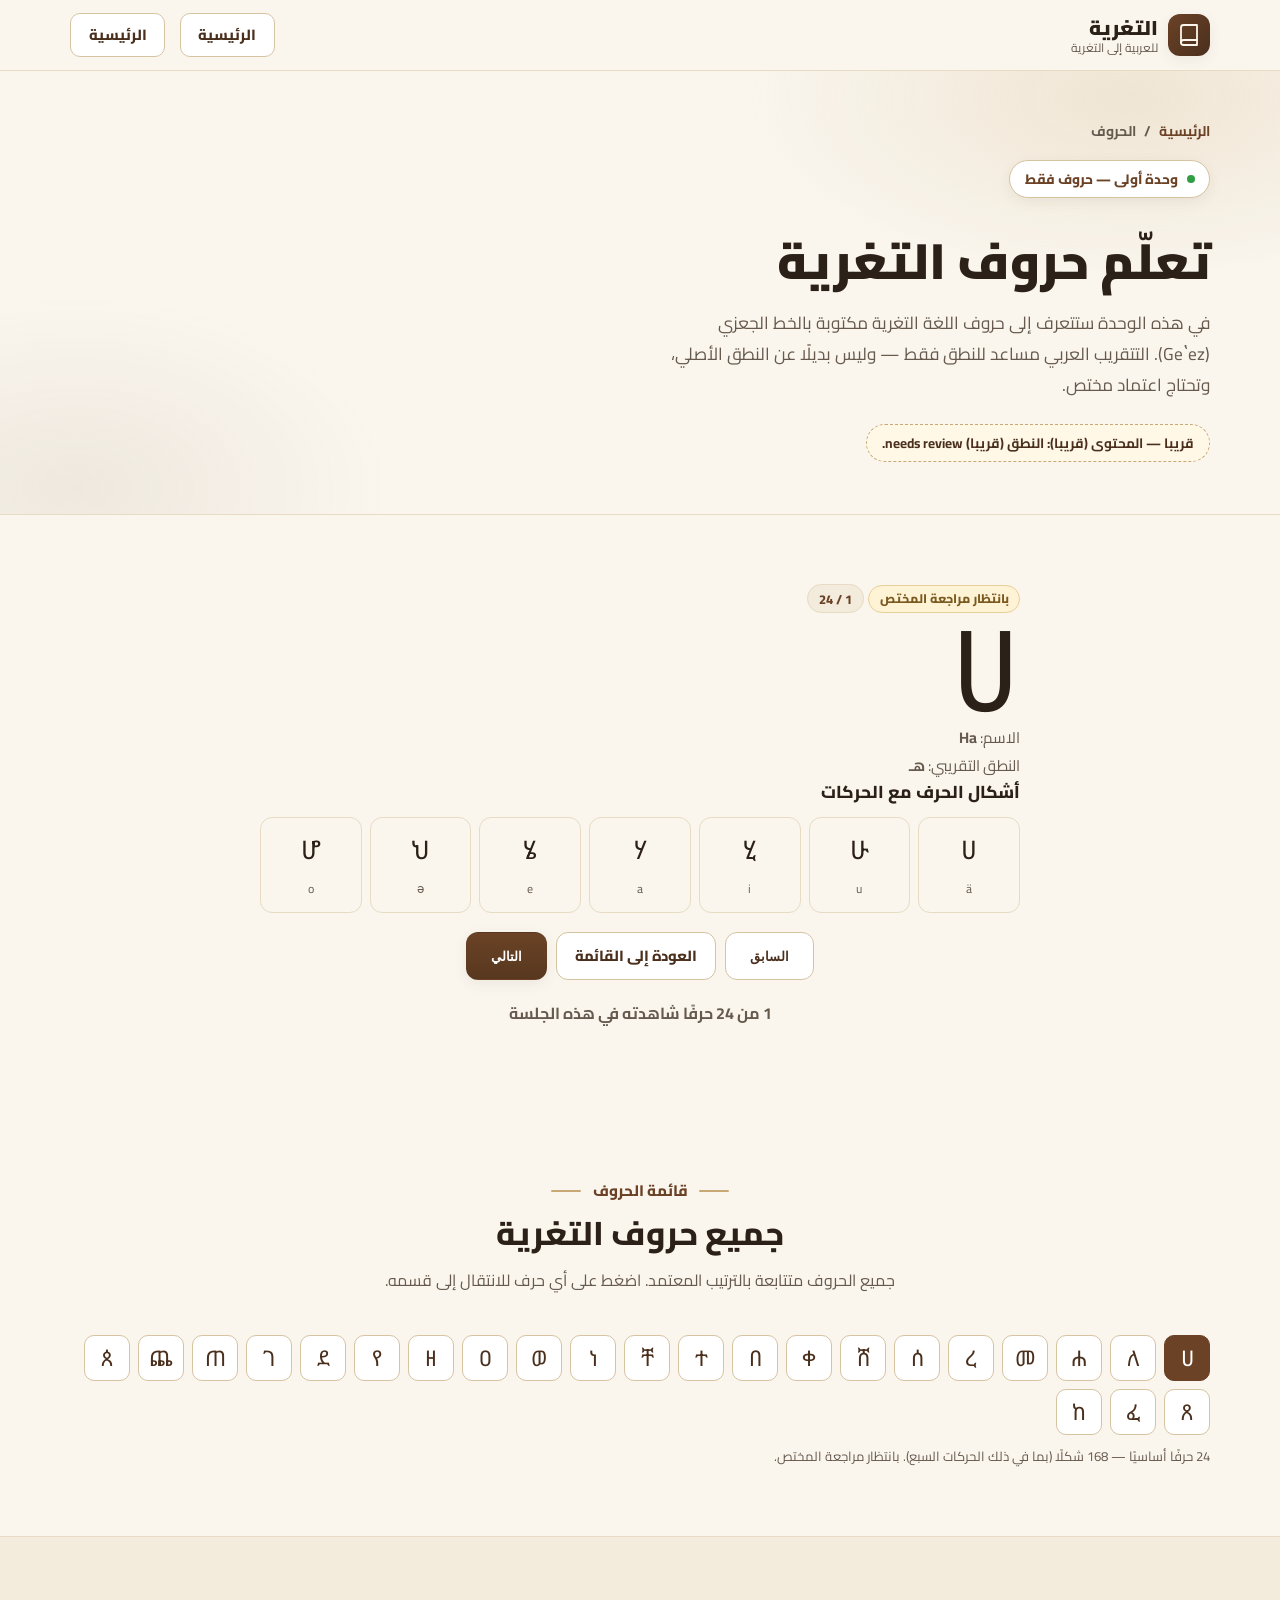
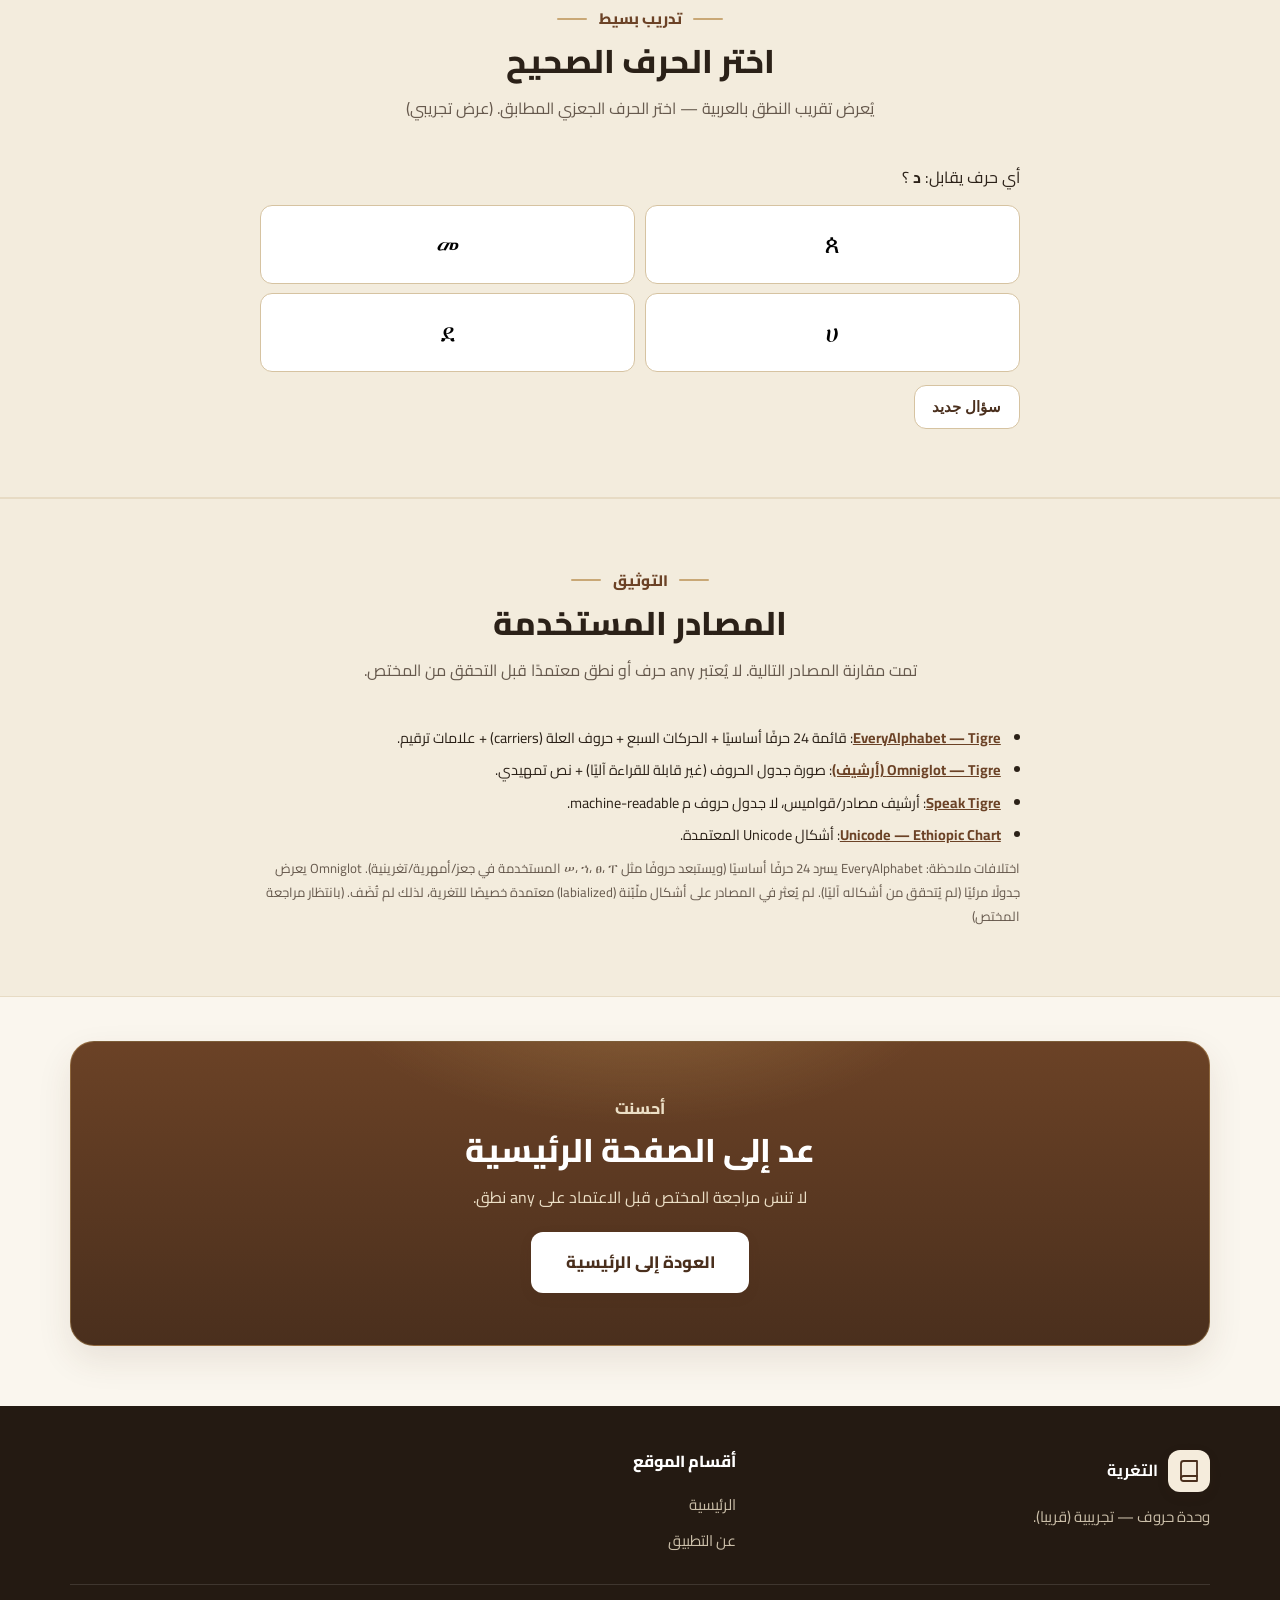
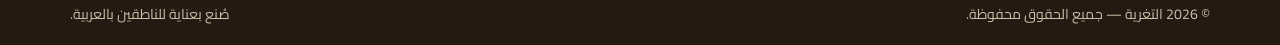
==== letters.html @ a568b919 "إزالة تكرار المصادر من بطاقة الحرف وتبسيط العرض" ====
<!DOCTYPE html>
<html lang="ar" dir="rtl">
<head>
  <meta charset="UTF-8" />
  <meta name="viewport" content="width=device-width, initial-scale=1.0" />
  <title>الحروف — التغرية</title>
  <meta name="description" content="وحدة أولى: تعرّف إلى حروف اللغة التغرية مكتوبة بالخط الجعزي، مع تقريب عربي مساعد للنطق." />
  <link rel="preconnect" href="https://fonts.googleapis.com" />
  <link rel="preconnect" href="https://fonts.gstatic.com" crossorigin />
  <link href="https://fonts.googleapis.com/css2?family=Cairo:wght@400;500;600;700;800;900&display=swap" rel="stylesheet" />
  <link rel="stylesheet" href="styles.css" />
  <link href="https://fonts.googleapis.com/css2?family=Noto+Sans+Ethiopic:wght@400;700;900&display=swap" rel="stylesheet" />
  <link rel="icon" href="data:image/svg+xml,%3Csvg xmlns='http://www.w3.org/2000/svg' viewBox='0 0 32 32'%3E%3Crect width='32' height='32' rx='8' fill='%236B4226'/%3E%3Ctext x='16' y='22' font-size='16' text-anchor='middle' fill='%23FAF6EE' font-family='sans-serif' font-weight='bold'%3E%D8%AA%3C/text%3E%3C/svg%3E" />
  <style>
    .ethiopic { font-family: "Noto Sans Ethiopic", "Abyssinica SIL", "Nyala", "Ebrima", "Segoe UI", sans-serif; direction: ltr; unicode-bidi: isolate; }
    .letter-big { font-size: clamp(4rem, 14vw, 7rem); line-height: 1; }
    .forms-grid { display: grid; grid-template-columns: repeat(7, 1fr); gap: 0.5rem; margin-top: 0.8rem; }
    .form-cell { background: var(--bg); border: 1px solid var(--border); border-radius: 12px; padding: 0.6rem 0.3rem; text-align: center; }
    .form-cell .ethiopic { font-size: 1.6rem; display: block; }
    .form-cell small { color: var(--muted); font-size: 0.75rem; }
    .nav-letters { display: flex; gap: 0.6rem; justify-content: center; margin: 1.2rem 0; }
    .quiz-options { display: grid; gap: 0.6rem; grid-template-columns: repeat(2, 1fr); margin-top: 0.8rem; }
    .quiz-btn { background: #fff; border: 1px solid var(--border-strong); border-radius: 12px; padding: 0.9rem; font-size: 1.6rem; cursor: pointer; font-family: inherit; transition: background 0.15s ease; }
    .quiz-btn:hover { background: var(--bg-alt); }
    .quiz-btn.correct { background: #e6f4ea; border-color: #a9d8b8; }
    .quiz-btn.wrong { background: #fde8e8; border-color: #e6a9a9; }
    .progress-text { text-align: center; color: var(--muted); font-weight: 700; margin-top: 0.6rem; }
    @media (max-width: 560px) { .forms-grid { grid-template-columns: repeat(4, 1fr); } .quiz-options { grid-template-columns: 1fr; } }
    .letters-index { direction: rtl; }
    .index-group { background: var(--bg-alt); border: 1px solid var(--border); border-radius: 14px; padding: 0.9rem; }
    .index-group-title { font-size: 0.95rem; font-weight: 800; color: var(--brown-700); margin: 0 0 0.6rem; }
    .index-grid { display: flex; flex-wrap: wrap; gap: 0.5rem; }
    .index-btn {
      font-family: "Noto Sans Ethiopic", "Abyssinica SIL", "Nyala", "Ebrima", "Segoe UI", sans-serif;
      min-width: 46px; min-height: 46px; padding: 0.35rem 0.5rem;
      border: 1px solid var(--border-strong); border-radius: 10px; background: #fff;
      color: var(--brown-900); font-size: 1.35rem; cursor: pointer; transition: all 0.15s ease;
    }
    .index-btn:hover { background: var(--bg); border-color: var(--brown-500); }
    .index-btn.is-current { background: var(--brown-700); color: #fff; border-color: var(--brown-700); }
    .source-list { margin: 0.5rem 0 0; padding-inline-start: 1.2rem; }
    .source-list li { margin-bottom: 0.4rem; font-size: 0.9rem; }
    .source-list a { color: var(--brown-700); font-weight: 700; }
  </style>
</head>
<body>
  <a class="skip-link" href="#content">تخطَّ إلى المحتوى</a>

  <header class="header" id="top">
    <div class="container header-inner">
      <a class="logo" href="index.html" aria-label="التغرية - الرئيسية">
        <span class="logo-mark" aria-hidden="true">
          <svg viewBox="0 0 24 24" fill="none" stroke="currentColor" stroke-width="1.8" stroke-linecap="round" stroke-linejoin="round"><path d="M4 19.5A2.5 2.5 0 0 1 6.5 17H20"/><path d="M6.5 2H20v20H6.5A2.5 2.5 0 0 1 4 19.5v-15A2.5 2.5 0 0 1 6.5 2z"/></svg>
        </span>
        <span class="logo-text">
          <strong>التغرية</strong>
          <small>للعربية إلى التغرية</small>
        </span>
      </a>

      <nav class="nav" aria-label="التنقل الرئيسي">
        <a href="index.html" class="nav-link top-btn">الرئيسية</a>
      </nav>

      <div class="header-actions">
        <a href="index.html" class="btn top-btn btn-sm">الرئيسية</a>
        <button class="menu-btn" id="menuBtn" aria-expanded="false" aria-controls="mobileMenu" aria-label="فتح القائمة">
          <svg viewBox="0 0 24 24" fill="none" stroke="currentColor" stroke-width="2" stroke-linecap="round"><line x1="4" y1="7" x2="20" y2="7"/><line x1="4" y1="12" x2="20" y2="12"/><line x1="4" y1="17" x2="20" y2="17"/></svg>
        </button>
      </div>
    </div>

    <div class="mobile-menu" id="mobileMenu" hidden>
      <nav aria-label="قائمة الهاتف">
        <a href="index.html">الرئيسية</a>
        <a href="index.html#about">عن التطبيق</a>
      </nav>
    </div>
  </header>

  <main id="content">
    <section class="page-hero" id="page-hero">
      <div class="container">
        <nav class="breadcrumb" aria-label="مسار التنقل">
          <a href="index.html">الرئيسية</a>
          <span aria-hidden="true">/</span>
          <span aria-current="page">الحروف</span>
        </nav>
        <p class="eyebrow"><span class="dot" aria-hidden="true"></span> وحدة أولى — حروف فقط</p>
        <h1>تعلّم حروف التغرية</h1>
        <p class="lead">في هذه الوحدة ستتعرف إلى حروف اللغة التغرية مكتوبة بالخط الجعزي (Geʽez). التتقريب العربي مساعد للنطق فقط — وليس بديلًا عن النطق الأصلي، وتحتاج اعتماد مختص.</p>
        <p class="notice">قريبا — المحتوى (قريبا): النطق (قريبا) needs review.</p>
      </div>
    </section>

    <section class="section" id="letterSection">
      <div class="container narrow">
        <div class="letter-card">
          <div class="letter-head">
            <span class="badge badge-pending" id="reviewBadge">بانتظار مراجعة المختص</span>
            <span class="lesson-code" id="letterCounter">1 / 24</span>
          </div>
          <div class="letter-display">
            <span class="ethiopic letter-big" id="letterBase">ሀ</span>
          </div>
          <p class="muted-note">الاسم: <strong id="letterName">Ha</strong></p>
          <p class="muted-note">النطق التقريبي: <strong id="letterArabic">هـ</strong></p>

          <h3>أشكال الحرف مع الحركات</h3>
          <div class="forms-grid" id="formsGrid"></div>

          <div class="nav-letters">
            <button type="button" class="btn btn-secondary" id="prevBtn">السابق</button>
            <a href="#lettersIndexSection" class="btn btn-secondary btn-sm" id="backToListBtn">العودة إلى القائمة</a>
            <button type="button" class="btn btn-primary" id="nextBtn">التالي</button>
          </div>
          <p class="progress-text" id="progressText">0 من 24 حرفًا شاهدته في هذه الجلسة</p>
        </div>
      </div>
    </section>

    <section class="section" id="lettersIndexSection">
      <div class="container">
        <div class="section-head">
          <p class="kicker">قائمة الحروف</p>
          <h2>جميع حروف التغرية</h2>
          <p>جميع الحروف متتابعة بالترتيب المعتمد. اضغط على أي حرف للانتقال إلى قسمه.</p>
        </div>
        <div class="letters-index" id="lettersIndex" aria-label="قائمة حروف التغرية"></div>
        <p class="mock-caption" id="indexCount"></p>
      </div>
    </section>

    <section class="section section-alt" id="quizSection">
      <div class="container narrow">
        <div class="section-head">
          <p class="kicker">تدريب بسيط</p>
          <h2>اختر الحرف الصحيح</h2>
          <p>يُعرض تقريب النطق بالعربية — اختر الحرف الجعزي المطابق. (عرض تجريبي)</p>
        </div>
        <div class="quiz-box">
          <p class="quiz-prompt">أي حرف يقابل: <strong id="quizPrompt">—</strong> ؟</p>
          <div class="quiz-options" id="quizOptions"></div>
          <p class="quiz-feedback" id="quizFeedback"></p>
          <button type="button" class="btn btn-secondary btn-sm" id="quizNext">سؤال جديد</button>
        </div>
      </div>
    </section>

    <section class="section section-alt" id="sourcesSection">
      <div class="container narrow">
        <div class="section-head">
          <p class="kicker">التوثيق</p>
          <h2>المصادر المستخدمة</h2>
          <p>تمت مقارنة المصادر التالية. لا يُعتبر any حرف أو نطق معتمدًا قبل التحقق من المختص.</p>
        </div>
        <ul class="source-list">
          <li><a href="https://www.everyalphabet.com/tigre" target="_blank" rel="noopener">EveryAlphabet — Tigre</a>: قائمة 24 حرفًا أساسيًا + الحركات السبع + حروف العلة (carriers) + علامات ترقيم.</li>
          <li><a href="https://web.archive.org/web/2024/https://www.omniglot.com/writing/tigre.htm" target="_blank" rel="noopener">Omniglot — Tigre (أرشيف)</a>: صورة جدول الحروف (غير قابلة للقراءة آليًا) + نص تمهيدي.</li>
          <li><a href="https://www.speaktigre.com/" target="_blank" rel="noopener">Speak Tigre</a>: أرشيف مصادر/قواميس، لا جدول حروف م machine-readable.</li>
          <li><a href="https://www.unicode.org/charts/PDF/U1200.pdf" target="_blank" rel="noopener">Unicode — Ethiopic Chart</a>: أشكال Unicode المعتمدة.</li>
        </ul>
        <p class="mock-caption">اختلافات ملاحظة: EveryAlphabet يسرد 24 حرفًا أساسيًا (ويستبعد حروفًا مثل ሠ، ኀ، ፀ، ፐ المستخدمة في جعز/أمهرية/تغرينية). Omniglot يعرض جدولًا مرئيًا (لم يُتحقق من أشكاله آليًا). لم يُعثر في المصادر على أشكال ملّبّنة (labialized) معتمدة خصيصًا للتغرية، لذلك لم تُضَف. (بانتظار مراجعة المختص)</p>
      </div>
    </section>

    <section class="cta" id="back">
      <div class="container cta-box">
        <p class="cta-kicker">أحسنت</p>
        <h2>عد إلى الصفحة الرئيسية</h2>
        <p>لا تنسَ مراجعة المختص قبل الاعتماد على any نطق.</p>
        <div class="hero-cta center">
          <a href="index.html" class="btn btn-primary btn-light">العودة إلى الرئيسية</a>
        </div>
      </div>
    </section>
  </main>

  <footer class="footer">
    <div class="container footer-grid">
      <div class="footer-brand">
        <a class="logo logo-footer" href="index.html"><span class="logo-mark" aria-hidden="true"><svg viewBox="0 0 24 24" fill="none" stroke="currentColor" stroke-width="1.8" stroke-linecap="round" stroke-linejoin="round"><path d="M4 19.5A2.5 2.5 0 0 1 6.5 17H20"/><path d="M6.5 2H20v20H6.5A2.5 2.5 0 0 1 4 19.5v-15A2.5 2.5 0 0 1 6.5 2z"/></svg></span><strong>التغرية</strong></a>
        <p>وحدة حروف — تجريبية (قريبا).</p>
      </div>
      <nav aria-label="روابط الموقع">
        <h3>أقسام الموقع</h3>
        <a href="index.html">الرئيسية</a>
        <a href="index.html#about">عن التطبيق</a>
      </nav>
    </div>
    <div class="container footer-bottom">
      <p>© <span id="year">2026</span> التغرية — جميع الحقوق محفوظة.</p>
      <p>صُنع بعناية للناطقين بالعربية.</p>
    </div>
  </footer>

  <script src="app.js"></script>
  <script src="content/tigre-letters.js"></script>
  <script src="letters.js"></script>
</body>
</html>
---- styles.css ----
:root {
  --bg: #faf6ee;
  --bg-alt: #f3ecdd;
  --card: #ffffff;
  --ink: #2b2118;
  --muted: #66594d;
  --brown-900: #4a2f1d;
  --brown-800: #57381f;
  --brown-700: #6b4226;
  --brown-500: #8b5e34;
  --brown-300: #c9a876;
  --gold: #d9b36a;
  --border: #e7dbc4;
  --border-strong: #d6c3a1;
  --shadow: 0 14px 34px rgba(74, 47, 29, 0.10);
  --shadow-sm: 0 4px 14px rgba(74, 47, 29, 0.07);
  --shadow-md: 0 12px 28px rgba(74, 47, 29, 0.13);
  --radius: 16px;
  --radius-lg: 20px;
  --max: 1140px;
  --font: "Cairo", "Segoe UI", Tahoma, Arial, sans-serif;
}

* { box-sizing: border-box; }
html { scroll-behavior: smooth; scroll-padding-top: 88px; }
body {
  margin: 0;
  font-family: var(--font);
  background: var(--bg);
  color: var(--ink);
  line-height: 1.8;
  overflow-x: clip;
}
@supports not (overflow: clip) {
  body { overflow-x: hidden; }
}
img, svg, video { max-width: 100%; }
::selection { background: #ecd6ab; color: var(--brown-900); }

h1, h2, h3 { line-height: 1.45; margin: 0 0 0.5rem; color: var(--ink); }
h1 { font-size: clamp(1.9rem, 5vw, 3.1rem); font-weight: 900; letter-spacing: 0; }
h2 { font-size: clamp(1.45rem, 3.2vw, 2.05rem); font-weight: 800; }
h3 { font-size: 1.08rem; font-weight: 800; }
p { margin: 0 0 0.8rem; }
a { color: inherit; }
a:focus-visible, button:focus-visible { outline: 3px solid var(--brown-300); outline-offset: 2px; }

.container { width: min(100% - 2rem, var(--max)); margin-inline: auto; }
.narrow { max-width: 760px; }

.skip-link {
  position: absolute; right: 1rem; top: -100px;
  background: var(--brown-900); color: #fff;
  padding: 0.5rem 1rem; border-radius: 8px; z-index: 100;
}
.skip-link:focus { top: 0.6rem; }

/* Header */
.header {
  position: sticky; top: 0; z-index: 50;
  background: rgba(250, 246, 238, 0.94);
  backdrop-filter: blur(10px);
  -webkit-backdrop-filter: blur(10px);
  border-bottom: 1px solid var(--border);
  transition: box-shadow 0.2s ease;
}
.header.scrolled { box-shadow: 0 8px 24px rgba(74, 47, 29, 0.10); }
.header-inner {
  display: flex; align-items: center; gap: 0.9rem;
  padding: 0.7rem 0;
  min-width: 0;
}
.logo { display: flex; align-items: center; gap: 0.6rem; text-decoration: none; flex-shrink: 0; }
.logo-mark {
  width: 42px; height: 42px; display: grid; place-items: center;
  background: linear-gradient(135deg, var(--brown-700), var(--brown-900));
  color: var(--bg);
  border-radius: 12px; box-shadow: var(--shadow-sm);
}
.logo-mark svg { width: 24px; height: 24px; }
.logo-text { display: flex; flex-direction: column; line-height: 1.25; }
.logo-text strong { font-size: 1.25rem; font-weight: 900; }
.logo-text small { color: var(--muted); font-size: 0.75rem; }

.nav { display: none; gap: 0.25rem; margin-inline-start: auto; }
.nav-link {
  text-decoration: none; font-weight: 700; font-size: 0.95rem;
  padding: 0.5rem 0.85rem; border-radius: 10px; color: var(--brown-900);
  border: 1px solid transparent;
  transition: background 0.15s ease, color 0.15s ease;
}
.nav-link:hover { background: var(--bg-alt); }
.nav-link.is-active { background: var(--brown-700); color: #fff; }

.header-actions { display: flex; align-items: center; gap: 0.6rem; margin-inline-start: auto; }

.btn {
  display: inline-flex; align-items: center; justify-content: center;
  gap: 0.5rem; text-decoration: none; font-weight: 800;
  border-radius: 12px; padding: 0.75rem 1.5rem;
  min-height: 48px;
  border: 1px solid transparent; cursor: pointer;
  transition: transform 0.15s ease, box-shadow 0.15s ease, background 0.15s ease, border-color 0.15s ease;
}
.btn-primary { background: linear-gradient(180deg, var(--brown-700), var(--brown-800)); color: #fff; box-shadow: var(--shadow-sm); }
.btn-primary:hover { background: var(--brown-900); transform: translateY(-1px); box-shadow: var(--shadow-md); }
.btn-secondary { background: #fff; border-color: var(--border-strong); color: var(--brown-900); }
.btn-secondary:hover { border-color: var(--brown-500); transform: translateY(-1px); box-shadow: var(--shadow-sm); }
.btn-sm { padding: 0.5rem 1.1rem; font-size: 0.92rem; min-height: 44px; }
.btn-ghost {
  background: var(--bg-alt); color: var(--muted);
  cursor: not-allowed; border-style: dashed; border-color: var(--border-strong);
}
.btn-light { background: #fff; color: var(--brown-900); }

/* أزرار رأس الصفحة موحّدة — النشط فقط بني */
.top-btn {
  display: inline-flex; align-items: center; justify-content: center;
  text-decoration: none; font-weight: 800; font-size: 0.92rem;
  padding: 0.5rem 1.1rem; min-height: 44px;
  border-radius: 10px; border: 1px solid var(--border-strong);
  background: #fff; color: var(--brown-900);
  transition: background 0.15s ease, color 0.15s ease, border-color 0.15s ease, transform 0.15s ease, box-shadow 0.15s ease;
}
.top-btn:hover { background: var(--bg-alt); border-color: var(--brown-500); transform: translateY(-1px); }
.top-btn.is-active { background: var(--brown-700); color: #fff; border-color: var(--brown-700); box-shadow: var(--shadow-sm); }
.btn-light:hover { transform: translateY(-1px); box-shadow: 0 10px 24px rgba(0, 0, 0, 0.25); }
.btn-outline-light { border-color: rgba(255, 255, 255, 0.55); color: #fff; }
.btn-outline-light:hover { background: rgba(255, 255, 255, 0.12); }
.link { color: var(--brown-700); font-weight: 800; text-decoration: none; }
.link:hover { text-decoration: underline; }

.menu-btn {
  display: grid; place-items: center;
  width: 46px; height: 46px; border-radius: 12px; flex-shrink: 0;
  border: 1px solid var(--border-strong); background: #fff; color: var(--brown-900); cursor: pointer;
  transition: background 0.15s ease;
}
.menu-btn:hover { background: var(--bg-alt); }
.menu-btn svg { width: 22px; height: 22px; }
.mobile-menu { border-top: 1px solid var(--border); background: var(--bg); padding: 0.6rem 1rem 1rem; box-shadow: 0 18px 30px rgba(74, 47, 29, 0.10); }
.mobile-menu nav { display: flex; flex-direction: column; gap: 0.25rem; }
.mobile-menu a:not(.btn) { text-decoration: none; font-weight: 700; padding: 0.7rem 0.8rem; border-radius: 10px; color: var(--brown-900); }
.mobile-menu a:not(.btn):hover { background: var(--bg-alt); }

/* Hero */
.hero {
  position: relative;
  overflow: clip;
  padding: 2.5rem 0 2.25rem;
  border-bottom: 1px solid var(--border);
  background:
    radial-gradient(620px 300px at 88% 6%, rgba(201, 168, 118, 0.22), transparent 62%),
    radial-gradient(520px 320px at 6% 94%, rgba(107, 66, 38, 0.08), transparent 60%),
    var(--bg);
}
.hero-grid { display: grid; gap: 1.75rem; align-items: center; }
.hero-text { min-width: 0; }
.eyebrow {
  display: inline-flex; align-items: center; gap: 0.55rem;
  background: #fff; border: 1px solid var(--border-strong);
  padding: 0.35rem 0.9rem; border-radius: 999px;
  font-size: 0.85rem; font-weight: 800; color: var(--brown-700);
  box-shadow: var(--shadow-sm);
}
.eyebrow .dot { width: 8px; height: 8px; border-radius: 50%; background: #2f9e44; flex-shrink: 0; }
.hero-text h1 { margin: 0.9rem 0 0.6rem; }
.lead { color: var(--muted); font-size: 1.08rem; max-width: 34rem; }
.hero-cta { display: flex; flex-wrap: wrap; gap: 0.7rem; margin: 1.3rem 0 1.1rem; }
.hero-cta.center { justify-content: center; }
.hero-points { list-style: none; margin: 0; padding: 0; display: flex; flex-wrap: wrap; gap: 0.55rem; }
.hero-points li {
  display: inline-flex; align-items: center; gap: 0.45rem;
  background: #fff; border: 1px solid var(--border);
  border-radius: 999px; padding: 0.35rem 0.85rem;
  font-weight: 700; font-size: 0.88rem; color: var(--brown-900);
  box-shadow: var(--shadow-sm);
}
.hero-points svg { width: 18px; height: 18px; color: #2f9e44; flex-shrink: 0; }

.hero-visual {
  min-width: 0;
  position: relative;
  background: #fff;
  border: 1px solid var(--border-strong);
  border-radius: var(--radius-lg);
  box-shadow: var(--shadow);
  padding: 2rem 1.5rem;
  display: grid;
  place-items: center;
  min-height: 260px;
  overflow: hidden;
  background-image:
    radial-gradient(260px 160px at 50% 0%, rgba(217, 179, 106, 0.22), transparent 70%);
}
.hero-visual::before {
  content: "";
  position: absolute;
  inset: 0;
  background:
    repeating-linear-gradient(-45deg, rgba(107, 66, 38, 0.05) 0 12px, transparent 12px 26px);
  pointer-events: none;
}
.letter-cycle {
  position: relative;
  z-index: 1;
  display: grid;
  place-items: center;
  gap: 0.6rem;
  text-align: center;
  width: 100%;
}
.ethiopic-cycle {
  font-family: "Noto Sans Ethiopic", "Abyssinica SIL", "Nyala", "Ebrima", "Segoe UI", sans-serif;
  font-size: clamp(4.5rem, 12vw, 7rem);
  line-height: 1;
  color: var(--brown-900);
  transition: opacity 0.28s ease;
  direction: ltr;
  unicode-bidi: isolate;
}
.cycle-caption {
  font-size: 0.95rem;
  font-weight: 700;
  color: var(--muted);
  transition: opacity 0.28s ease;
  min-height: 1.5rem;
}
.visual-card {
  position: relative;
  background: #fff; border: 1px solid var(--border-strong);
  border-radius: var(--radius-lg); box-shadow: var(--shadow);
  overflow: hidden; padding: 1.15rem;
}
.visual-card::before {
  content: ""; display: block;
  height: 6px; margin: -1.15rem -1.15rem 1rem;
  background: linear-gradient(90deg, var(--brown-700), var(--gold), var(--brown-700));
}
.visual-pattern {
  height: 84px; border-radius: 14px;
  background:
    repeating-linear-gradient(-45deg, rgba(107, 66, 38, 0.10) 0 10px, transparent 10px 22px),
    radial-gradient(220px 90px at 20% 30%, rgba(217, 179, 106, 0.35), transparent 70%),
    linear-gradient(135deg, #f5eddd, #e7d6b6);
  border: 1px solid var(--border); margin-bottom: 1rem;
}
.visual-head { display: flex; flex-wrap: wrap; gap: 0.5rem; margin-bottom: 0.8rem; }
.chip { background: var(--brown-700); color: #fff; font-size: 0.78rem; font-weight: 800; padding: 0.22rem 0.75rem; border-radius: 999px; }
.chip-soft { background: var(--bg-alt); color: var(--brown-700); border: 1px solid var(--border-strong); }
.mock-card { background: var(--bg); border: 1px solid var(--border); border-radius: 14px; padding: 1rem; box-shadow: inset 0 1px 3px rgba(74, 47, 29, 0.06); }
.mock-line { height: 12px; border-radius: 6px; background: #ddd0b6; margin-bottom: 0.6rem; }
.mock-line.w-40 { width: 40%; } .mock-line.w-80 { width: 80%; }
.mock-audio { display: flex; align-items: center; gap: 0.7rem; background: #fff; border: 1px solid var(--border); border-radius: 12px; padding: 0.6rem 0.8rem; margin: 0.7rem 0; }
.play { width: 40px; height: 40px; border-radius: 50%; background: linear-gradient(180deg, var(--brown-700), var(--brown-900)); color: #fff; display: grid; place-items: center; flex-shrink: 0; }
.play svg { width: 20px; height: 20px; }
.waves { display: flex; align-items: center; gap: 3px; flex-shrink: 0; }
.waves i { display: block; width: 4px; border-radius: 2px; background: var(--brown-300); }
.waves i:nth-child(1){height:10px}.waves i:nth-child(2){height:16px}.waves i:nth-child(3){height:22px}.waves i:nth-child(4){height:14px}.waves i:nth-child(5){height:19px}.waves i:nth-child(6){height:9px}
.mock-note { font-size: 0.85rem; color: var(--muted); font-weight: 700; }
.mock-progress { height: 8px; background: #e7d9bd; border-radius: 99px; overflow: hidden; }
.mock-progress i { display: block; height: 100%; background: linear-gradient(90deg, var(--brown-500), var(--brown-700)); border-radius: 99px; }
.mock-caption { font-size: 0.82rem; color: var(--muted); margin: 0.6rem 0 0; }
.visual-foot { display: grid; grid-template-columns: repeat(3, 1fr); gap: 0.6rem; margin-top: 1rem; }
.mini-stat { background: var(--bg); border: 1px solid var(--border); border-radius: 12px; padding: 0.6rem 0.4rem; text-align: center; }
.mini-stat strong { display: block; font-size: 1.3rem; font-variant-numeric: tabular-nums; color: var(--brown-900); line-height: 1.3; }
.mini-stat span { font-size: 0.76rem; color: var(--muted); line-height: 1.5; display: block; }

/* Sections */
.section { padding: 2.75rem 0; }
.section-alt { background: var(--bg-alt); border-block: 1px solid var(--border); }

/* ????? ????? ??? ??? ??????? */
#home, #journey, #features, #about, #start { background-color: var(--bg); }
#curriculum, #method, #dictionary, #faq { background-color: var(--bg-alt); }
.section-head { text-align: center; max-width: 660px; margin: 0 auto 2rem; }
.section-head .kicker {
  display: flex; align-items: center; justify-content: center; gap: 0.7rem;
  color: var(--brown-700); font-weight: 800; font-size: 0.95rem; margin-bottom: 0.35rem;
}
.section-head .kicker::before, .section-head .kicker::after {
  content: ""; width: 30px; height: 2px; border-radius: 2px; background: var(--brown-300);
}
.kicker-light { color: var(--brown-500); }
.section-head h2 { margin-bottom: 0.55rem; }
.section-head > p { color: var(--muted); margin-bottom: 0.4rem; }
.section-head > p:last-child { margin-bottom: 0; }
.section-head .head-cta { margin-top: 1rem; margin-bottom: 0; }
.notice {
  display: inline-block; background: #fff8e6; border: 1px dashed var(--brown-300);
  color: var(--brown-900); font-size: 0.85rem; font-weight: 700;
  padding: 0.35rem 0.95rem; border-radius: 999px; margin-top: 0.7rem;
}

.grid-3 { display: grid; gap: 1rem; }
.grid-2 { display: grid; gap: 1rem; }
.card {
  background: var(--card); border: 1px solid var(--border);
  border-radius: var(--radius); padding: 1.35rem;
  box-shadow: var(--shadow-sm);
  transition: transform 0.2s ease, box-shadow 0.2s ease, border-color 0.2s ease;
}
.card:hover { transform: translateY(-3px); box-shadow: var(--shadow-md); border-color: var(--border-strong); }
.card h3 { margin-bottom: 0.4rem; }
.card p { color: var(--muted); margin-bottom: 0; font-size: 0.98rem; }
.icon {
  width: 52px; height: 52px; display: grid; place-items: center;
  background: linear-gradient(180deg, #faf3e4, var(--bg-alt));
  color: var(--brown-700);
  border: 1px solid var(--border-strong); border-radius: 15px; margin-bottom: 0.9rem;
  box-shadow: var(--shadow-sm);
}
.icon svg { width: 26px; height: 26px; }
.badge { background: #fff3d6; border: 1px solid #e6cf9a; color: #7a5a1f; font-size: 0.78rem; font-weight: 800; padding: 0.08rem 0.65rem; border-radius: 999px; white-space: nowrap; }

/* Path — timeline on phones, grid beyond */
.path { list-style: none; margin: 0; padding: 0; display: grid; gap: 0.85rem; position: relative; }
.path li {
  position: relative; z-index: 1;
  display: flex; gap: 1rem; align-items: flex-start;
  background: #fff; border: 1px solid var(--border);
  border-radius: var(--radius); padding: 1.05rem 1.15rem; box-shadow: var(--shadow-sm);
  transition: transform 0.2s ease, box-shadow 0.2s ease, border-color 0.2s ease;
}
.path li:hover { transform: translateY(-3px); box-shadow: var(--shadow-md); border-color: var(--border-strong); }
.step {
  flex-shrink: 0; width: 44px; height: 44px; border-radius: 50%;
  display: grid; place-items: center; font-size: 1.05rem;
  background: linear-gradient(180deg, var(--brown-700), var(--brown-900)); color: #fff; font-weight: 900;
  box-shadow: 0 0 0 4px #fff, 0 0 0 5px var(--border-strong);
}
.path h3 { margin-bottom: 0.2rem; }
.path p { color: var(--muted); margin: 0; font-size: 0.94rem; }
@media (max-width: 719px) {
  .path::before {
    content: ""; position: absolute; z-index: 0;
    inset-inline-start: 37px; top: 30px; bottom: 30px; width: 2px; border-radius: 2px;
    background: linear-gradient(var(--brown-300), var(--border-strong));
  }
}

/* Method */
.skeleton { display: grid; gap: 0.45rem; margin-top: 0.95rem; padding-top: 0.95rem; border-top: 1px dashed var(--border); }
.skeleton i { display: block; height: 10px; border-radius: 6px; background: #e9dec6; }
.skeleton .w-70{width:70%}.skeleton .w-50{width:50%}.skeleton .w-80{width:80%}.skeleton .w-45{width:45%}.skeleton .w-55{width:55%}.skeleton .w-65{width:65%}.skeleton .w-60{width:60%}
.audio-skel { display: flex; align-items: center; gap: 0.6rem; }
.play-sm { width: 32px; height: 32px; border-radius: 50%; background: var(--bg-alt); border: 1px solid var(--border-strong); flex-shrink: 0; }
.method .mock-progress { margin-top: 0.95rem; }
.method.highlight {
  background: linear-gradient(160deg, var(--brown-800), var(--brown-900));
  border-color: var(--brown-900); color: #f5ecdc;
}
.method.highlight h3 { color: #fff; }
.method.highlight p { color: #d9cbb4; }
.method.highlight .link { color: #ffd98f; }

/* Teaser */
.teaser {
  position: relative; overflow: hidden;
  background: #fff; border: 1px solid var(--border-strong); border-radius: var(--radius-lg);
  padding: 1.75rem 1.5rem 1.5rem; box-shadow: var(--shadow-sm);
  transition: transform 0.2s ease, box-shadow 0.2s ease;
}
.teaser:hover { transform: translateY(-3px); box-shadow: var(--shadow-md); }
.teaser::before {
  content: ""; position: absolute; inset-inline: 0; top: 0; height: 5px;
  background: linear-gradient(90deg, var(--brown-700), var(--gold));
}
.teaser .kicker { color: var(--brown-500); font-weight: 800; margin-bottom: 0.2rem; }
.teaser h2 { font-size: 1.35rem; }
.teaser > p { color: var(--muted); }
.teaser-note { font-size: 0.9rem; color: var(--muted); }
.teaser .btn { margin-top: 0.6rem; }

/* About (light, to keep two-color alternation) */
.section-dark {
  background: var(--bg);
  color: var(--ink);
}
.section-dark h2 { color: var(--ink); }
.section-dark .section-head { text-align: start; margin-inline: 0; max-width: none; }
.section-dark .section-head .kicker { justify-content: flex-start; }
.section-dark .section-head .kicker::after { display: none; }
.muted-light { color: var(--muted); margin-bottom: 0; }
.about-grid { display: grid; gap: 1.5rem; }
.about-list { list-style: none; margin: 0; padding: 0; display: grid; gap: 0.7rem; }
.about-list li {
  background: #fff;
  border: 1px solid var(--border-strong);
  border-inline-start: 3px solid var(--brown-700);
  border-radius: 14px; padding: 0.9rem 1.1rem; display: grid; gap: 0.15rem;
  box-shadow: var(--shadow-sm);
}
.about-list strong { color: var(--brown-900); }
.about-list span { color: var(--muted); font-size: 0.95rem; }

/* FAQ */
.faq { display: grid; gap: 0.7rem; }
.faq details {
  background: #fff; border: 1px solid var(--border); border-radius: 14px;
  padding: 0.95rem 1.15rem;
  transition: border-color 0.2s ease, box-shadow 0.2s ease;
}
.faq details:hover { border-color: var(--border-strong); }
.faq details[open] { border-color: var(--border-strong); box-shadow: var(--shadow-sm); }
.faq summary {
  list-style: none; display: flex; align-items: center;
  justify-content: space-between; gap: 0.8rem;
  font-weight: 800; cursor: pointer; color: var(--brown-900);
}
.faq summary::-webkit-details-marker { display: none; }
.faq summary::after {
  content: "+"; flex-shrink: 0;
  width: 32px; height: 32px; display: grid; place-items: center;
  border-radius: 50%; background: var(--bg-alt);
  border: 1px solid var(--border-strong); color: var(--brown-700);
  font-weight: 900; font-size: 1.15rem; line-height: 1;
  transition: background 0.2s ease, color 0.2s ease;
}
.faq details[open] summary::after { content: "–"; background: var(--brown-700); border-color: var(--brown-700); color: #fff; }
.faq details > p { color: var(--muted); margin: 0.6rem 0 0; font-size: 0.97rem; }

/* CTA */
.cta { padding: 2.75rem 0; }
.cta-box {
  position: relative; overflow: hidden;
  background:
    radial-gradient(480px 220px at 50% -20%, rgba(217, 179, 106, 0.28), transparent 65%),
    linear-gradient(180deg, var(--brown-700), var(--brown-900));
  color: #fff; text-align: center;
  border-radius: 24px; padding: 2.5rem 1.5rem;
  box-shadow: var(--shadow);
  border: 1px solid rgba(217, 179, 106, 0.35);
}
.cta-kicker { color: var(--gold); font-weight: 800; margin-bottom: 0.25rem; }
.cta-box h2 { color: #fff; margin-bottom: 0.5rem; }
.cta-box > p { color: #ecdfc6; max-width: 34rem; margin-inline: auto; }
.cta-box .hero-cta { margin-bottom: 0; }
.cta-note { font-size: 0.83rem; margin: 1.1rem 0 0; opacity: 0.85; }

/* Footer */
.footer { background: #241a12; color: #cbbfa9; padding: 2.75rem 0 0; margin-top: 1rem; }
.footer-grid { display: grid; gap: 1.75rem; padding-bottom: 1.75rem; }
.footer h3 { color: #fff; font-size: 1rem; margin-bottom: 0.65rem; }
.footer nav { display: grid; gap: 0.35rem; justify-items: start; }
.footer nav a { text-decoration: none; color: #cbbfa9; font-size: 0.95rem; padding: 0.1rem 0; }
.footer nav a:hover { color: #fff; text-decoration: underline; }
.footer-brand p { font-size: 0.94rem; margin-bottom: 0; max-width: 26rem; }
.logo-footer { color: #fff; text-decoration: none; display: inline-flex; align-items: center; gap: 0.6rem; margin-bottom: 0.7rem; }
.logo-footer .logo-mark { background: #f5ecdc; color: var(--brown-900); }
.footer-bottom {
  border-top: 1px solid rgba(255, 255, 255, 0.12);
  padding: 1.1rem 0; display: flex; flex-wrap: wrap; gap: 0.3rem 1rem;
  justify-content: space-between; font-size: 0.88rem;
}
.footer-bottom p { margin: 0; }

/* Responsive */
@media (min-width: 720px) {
  .grid-3 { grid-template-columns: repeat(2, 1fr); gap: 1.15rem; }
  .grid-2 { grid-template-columns: repeat(2, 1fr); gap: 1.15rem; }
  .path { grid-template-columns: repeat(2, 1fr); }
  .path::before { display: none; }
  .about-grid { grid-template-columns: 1.05fr 1fr; align-items: center; gap: 2.5rem; }
  .section-dark .section-head { margin-bottom: 0; }
  .footer-grid { grid-template-columns: 1.4fr 1fr 1fr; }
}

@media (min-width: 1020px) {
  .nav { display: flex; }
  .nav ~ .header-actions { margin-inline-start: 0; }
  .menu-btn { display: none; }
  .mobile-menu { display: none; }
  .header-inner { padding: 0.8rem 0; }
  .hero { padding: 4rem 0 3.5rem; }
  .hero-grid { grid-template-columns: 1.04fr 0.96fr; gap: 3rem; }
  .hero-cta .btn { padding: 0.9rem 2.1rem; font-size: 1.04rem; }
  .section { padding: 4.25rem 0; }
  .section-head { margin-bottom: 2.5rem; }
  .grid-3 { grid-template-columns: repeat(3, 1fr); }
  .path { grid-template-columns: repeat(3, 1fr); }
  .cta-box { padding: 3.25rem 2rem; }
}

@media (max-width: 560px) {
  h1 { font-size: 1.78rem; }
  .lead { font-size: 1rem; }
  .hero { padding: 2rem 0 1.75rem; }
  .section { padding: 2.25rem 0; }
  .section-head { margin-bottom: 1.5rem; }
  .card { padding: 1.15rem; }
  .visual-card { padding: 0.95rem; }
  .visual-card::before { margin: -0.95rem -0.95rem 0.9rem; }
  .visual-pattern { height: 68px; }
  .mini-stat { padding: 0.5rem 0.25rem; }
  .mini-stat strong { font-size: 1.12rem; }
  .mini-stat span { font-size: 0.7rem; }
  .mock-note { font-size: 0.8rem; }
  .path li { padding: 0.95rem 1rem; gap: 0.85rem; }
  .step { width: 40px; height: 40px; font-size: 1rem; }
  .path::before { inset-inline-start: 35px; }
  .teaser { padding: 1.6rem 1.15rem 1.25rem; }
  .cta { padding: 2.25rem 0; }
  .cta-box { padding: 2.1rem 1.15rem; border-radius: 20px; }
  .footer-bottom { font-size: 0.83rem; }
}

@media (max-width: 480px) {
  .header-actions .btn { display: none; }
  .mobile-menu .btn { display: inline-flex; margin-top: 0.5rem; width: 100%; }
  .hero-cta .btn { flex: 1 1 100%; }
  .hero-points li { font-size: 0.84rem; }
}

@media (prefers-reduced-motion: reduce) {
  html { scroll-behavior: auto; }
  *, *::before, *::after { transition: none !important; }
  .card:hover, .path li:hover, .teaser:hover, .btn-primary:hover, .btn-secondary:hover, .btn-light:hover { transform: none; }
}

/* ===== صفحة المنهج ===== */
.page-hero {
  position: relative;
  overflow: clip;
  padding: 2.25rem 0 2rem;
  border-bottom: 1px solid var(--border);
  background:
    radial-gradient(620px 300px at 88% 6%, rgba(201, 168, 118, 0.22), transparent 62%),
    radial-gradient(520px 320px at 6% 94%, rgba(107, 66, 38, 0.08), transparent 60%),
    var(--bg);
}
.breadcrumb { display: flex; align-items: center; gap: 0.5rem; font-size: 0.88rem; font-weight: 700; color: var(--muted); margin-bottom: 1rem; }
.breadcrumb a { color: var(--brown-700); text-decoration: none; }
.breadcrumb a:hover { text-decoration: underline; }
.page-hero h1 { margin: 0.9rem 0 0.6rem; }
.page-meta { display: flex; flex-wrap: wrap; gap: 0.55rem; margin: 1.1rem 0; }
.meta-chip {
  background: #fff; border: 1px solid var(--border-strong); border-radius: 999px;
  padding: 0.3rem 0.9rem; font-size: 0.88rem; font-weight: 700; color: var(--brown-900);
  box-shadow: var(--shadow-sm);
}
.meta-chip strong { font-variant-numeric: tabular-nums; }
.chips-label { font-weight: 800; font-size: 0.92rem; color: var(--brown-900); margin-bottom: 0.5rem; }
.chips { display: flex; flex-wrap: wrap; gap: 0.5rem; }
.chip-link {
  text-decoration: none; font-weight: 700; font-size: 0.86rem; color: var(--brown-900);
  background: #fff; border: 1px solid var(--border); border-radius: 999px;
  padding: 0.35rem 0.9rem; box-shadow: var(--shadow-sm);
  transition: border-color 0.15s ease, transform 0.15s ease;
}
.chip-link:hover { border-color: var(--brown-500); transform: translateY(-1px); }

.muted-note { color: var(--muted); font-size: 0.95rem; margin-bottom: 0; }
.legend-card {
  background: #fff; border: 1px solid var(--border-strong); border-radius: var(--radius-lg);
  padding: 1.4rem 1.5rem; box-shadow: var(--shadow-sm); align-self: start;
}
.legend-card h3 { margin-bottom: 0.7rem; }
.legend-card ul { list-style: none; margin: 0 0 0.5rem; padding: 0; display: grid; gap: 0.6rem; }
.legend-card li { display: flex; align-items: flex-start; gap: 0.6rem; font-size: 0.93rem; color: var(--muted); }
.legend-card .notice { margin-top: 0.5rem; }
.badge-available { background: #e6f4ea; border: 1px solid #a9d8b8; color: #1e6b32; font-size: 0.78rem; font-weight: 800; padding: 0.08rem 0.65rem; border-radius: 999px; white-space: nowrap; }
.badge-pending { background: #fff3d6; border: 1px solid #e6cf9a; color: #7a5a1f; }

.progress-card {
  background: #fff; border: 1px solid var(--border-strong); border-radius: var(--radius-lg);
  padding: 1.6rem; box-shadow: var(--shadow-sm); text-align: center;
}
.progress-head { display: flex; align-items: center; justify-content: center; gap: 0.7rem; margin-bottom: 1rem; }
.progress-head h2 { margin: 0; font-size: 1.3rem; }
.progress-big { height: 12px; margin-bottom: 0.9rem; }
.progress-card > p { color: var(--muted); margin-bottom: 0.3rem; }
.progress-card > p strong { color: var(--brown-900); font-variant-numeric: tabular-nums; }

.stage {
  background: #fff; border: 1px solid var(--border); border-radius: var(--radius-lg);
  padding: 1.5rem; margin-bottom: 1.1rem; box-shadow: var(--shadow-sm);
  scroll-margin-top: 88px;
}
.stage:last-child { margin-bottom: 0; }
.stage-head { display: flex; align-items: flex-start; gap: 1rem; margin-bottom: 1.2rem; }
.stage-head-text { flex: 1; min-width: 0; }
.stage-head .kicker { color: var(--brown-500); font-weight: 800; font-size: 0.86rem; margin-bottom: 0.15rem; }
.stage-head h2 { font-size: 1.3rem; margin-bottom: 0.25rem; }
.stage-goal { color: var(--muted); font-size: 0.95rem; margin: 0; }
.stage-head .badge { margin-top: 0.4rem; flex-shrink: 0; }
.lessons { display: grid; gap: 0.85rem; grid-template-columns: 1fr; }
.lesson {
  background: var(--bg); border: 1px solid var(--border); border-radius: var(--radius);
  padding: 1.15rem 1.2rem;
  border-inline-start: 3px solid var(--border-strong);
}
.lesson-hint-available { border-inline-start-color: #2f9e44; }
.lesson-pending { border-style: solid; border-inline-start-style: solid; }
.lesson h3 { font-size: 1rem; margin-bottom: 0.25rem; }
.lesson > p { color: var(--muted); font-size: 0.92rem; margin-bottom: 0.7rem; }
.lesson-meta { display: flex; align-items: center; flex-wrap: wrap; gap: 0.5rem; margin-bottom: 0.8rem; }
.lesson-code { font-size: 0.8rem; font-weight: 800; color: var(--brown-700); background: var(--bg-alt); border: 1px solid var(--border); border-radius: 999px; padding: 0.1rem 0.7rem; font-variant-numeric: tabular-nums; }

@media (min-width: 720px) {
  .lessons { grid-template-columns: repeat(2, 1fr); }
  .stage { padding: 1.75rem; }
}
@media (min-width: 1020px) {
  .page-hero { padding: 3rem 0 2.5rem; }
  .lessons { grid-template-columns: repeat(3, 1fr); }
}
@media (max-width: 560px) {
  .stage { padding: 1.15rem; }
  .stage-head { gap: 0.8rem; }
  .stage-head h2 { font-size: 1.12rem; }
}

/* ===== صفحة المراجعة اللغوية ===== */
.teaser-link { text-decoration: none; display: block; color: inherit; }
.teaser-link:hover { transform: translateY(-3px); box-shadow: var(--shadow-md); }
.teaser-link h3 { margin-bottom: 0.25rem; }
.check-card, .general-card {
  background: #fff; border: 1px solid var(--border-strong); border-radius: var(--radius-lg);
  padding: 1.5rem; box-shadow: var(--shadow-sm); margin-top: 1.1rem;
}
.check-card h3, .general-card h3 { margin-bottom: 0.8rem; }
.check-list { list-style: none; margin: 0; padding: 0; display: grid; gap: 0.6rem; }
.check-list label {
  display: flex; align-items: center; gap: 0.7rem; cursor: pointer;
  background: var(--bg); border: 1px solid var(--border); border-radius: 12px;
  padding: 0.7rem 0.9rem; font-weight: 700; font-size: 0.95rem; color: var(--brown-900);
}
.check-list input[type="checkbox"] { width: 20px; height: 20px; accent-color: var(--brown-700); flex-shrink: 0; }
.review-stage {
  background: #fff; border: 1px solid var(--border); border-radius: var(--radius-lg);
  margin-bottom: 0.9rem; box-shadow: var(--shadow-sm); overflow: hidden;
}
.review-stage:last-child { margin-bottom: 0; }
.review-stage summary {
  list-style: none; display: flex; align-items: flex-start; gap: 0.9rem;
  padding: 1.1rem 1.25rem; cursor: pointer;
}
.review-stage summary::-webkit-details-marker { display: none; }
.review-stage summary strong { display: block; font-size: 1.05rem; color: var(--brown-900); }
.review-stage .stage-goal { display: block; color: var(--muted); font-size: 0.88rem; margin-top: 0.15rem; }
.review-stage .lessons { padding: 0 1.25rem 1.25rem; }
.notes-count { background: var(--bg-alt); border: 1px solid var(--border-strong); color: var(--brown-700); font-size: 0.78rem; font-weight: 800; padding: 0.08rem 0.65rem; border-radius: 999px; white-space: nowrap; font-variant-numeric: tabular-nums; }
.note-form { display: grid; gap: 0.7rem; margin-top: 0.9rem; padding-top: 0.9rem; border-top: 1px dashed var(--border-strong); }
.note-form[hidden] { display: none; }
.note-form label { display: grid; gap: 0.3rem; font-weight: 800; font-size: 0.88rem; color: var(--brown-900); }
.note-form select, .note-form textarea {
  font-family: inherit; font-size: 0.95rem; color: var(--ink);
  background: #fff; border: 1px solid var(--border-strong); border-radius: 10px;
  padding: 0.6rem 0.8rem; width: 100%;
}
.note-form textarea { resize: vertical; min-height: 56px; line-height: 1.7; }
.note-form select:focus, .note-form textarea:focus { outline: 3px solid var(--brown-300); outline-offset: 1px; border-color: var(--brown-500); }
.form-actions { display: flex; flex-wrap: wrap; gap: 0.6rem; }
.general-card .note-form { border-top: 0; padding-top: 0; margin-top: 0.5rem; }
.export-bar { display: flex; flex-wrap: wrap; gap: 0.6rem; justify-content: center; margin-bottom: 0.8rem; }
.note-card {
  background: #fff; border: 1px solid var(--border); border-radius: var(--radius);
  padding: 1.15rem 1.25rem; margin-bottom: 0.8rem; box-shadow: var(--shadow-sm);
}
.note-head { display: flex; align-items: center; flex-wrap: wrap; gap: 0.5rem; margin-bottom: 0.5rem; }
.note-where { font-size: 0.85rem; font-weight: 800; color: var(--brown-700); }
.note-card > p { font-size: 0.94rem; color: var(--muted); margin-bottom: 0.4rem; }
.note-card > p strong { color: var(--ink); }
.note-foot { display: flex; align-items: center; justify-content: space-between; flex-wrap: wrap; gap: 0.4rem; margin-top: 0.6rem; }
.note-meta { font-size: 0.8rem; color: var(--muted); }
.note-actions .link { background: none; border: 0; padding: 0; cursor: pointer; font-size: 0.88rem; }
.link-danger { color: #a02c2c; font-weight: 800; text-decoration: none; }
.link-danger:hover { text-decoration: underline; }
.edit-form { margin-top: 0.8rem; }
.empty-notes { text-align: center; color: var(--muted); background: #fff; border: 1px dashed var(--border-strong); border-radius: var(--radius); padding: 1.5rem; }
/* دعم عرض النصوص التغرية مستقبلًا (لا محتوى تغري حاليًا) */
.tigre-text {
  direction: ltr; unicode-bidi: isolate;
  font-family: "Noto Sans Ethiopic", "Abyssinica SIL", "Nyala", sans-serif;
}

/* ===== مساحة المراجعة متعددة الشاشات ===== */
.review-subnav { background: var(--brown-900); }
.review-subnav-inner { display: flex; gap: 0.25rem; overflow-x: auto; padding: 0.1rem 0; }
.review-subnav a {
  color: #e9ddc6; text-decoration: none; font-weight: 800; font-size: 0.9rem;
  padding: 0.65rem 0.9rem; border-radius: 10px; white-space: nowrap;
  display: inline-flex; align-items: center; gap: 0.4rem;
}
.review-subnav a:hover { background: rgba(255, 255, 255, 0.1); color: #fff; }
.review-subnav a[aria-current="page"] { background: rgba(217, 179, 106, 0.22); color: #ffd98f; }
.count-badge {
  background: var(--gold); color: var(--brown-900);
  font-size: 0.75rem; font-weight: 900; border-radius: 999px;
  min-width: 22px; height: 22px; display: inline-grid; place-items: center; padding-inline: 5px;
  font-variant-numeric: tabular-nums;
}
.count-badge[hidden] { display: none; }
.hub-card {
  display: block; text-decoration: none; color: inherit;
  background: var(--card); border: 1px solid var(--border);
  border-radius: var(--radius-lg); padding: 1.5rem;
  box-shadow: var(--shadow-sm);
  transition: transform 0.2s ease, box-shadow 0.2s ease, border-color 0.2s ease;
}
.hub-card:hover { transform: translateY(-3px); box-shadow: var(--shadow-md); border-color: var(--border-strong); }
.hub-card h3 { margin-bottom: 0.35rem; color: var(--brown-900); }
.hub-card p { color: var(--muted); margin-bottom: 0; font-size: 0.95rem; }
.hub-numbers { display: flex; flex-wrap: wrap; gap: 0.8rem; justify-content: center; margin-top: 1.5rem; }
.hub-number {
  background: #fff; border: 1px solid var(--border-strong); border-radius: var(--radius);
  padding: 0.8rem 1.6rem; text-align: center; box-shadow: var(--shadow-sm); min-width: 170px;
}
.hub-number strong { display: block; font-size: 1.7rem; color: var(--brown-900); font-variant-numeric: tabular-nums; line-height: 1.3; }
.hub-number span { font-size: 0.85rem; color: var(--muted); font-weight: 700; }
.back-link { display: inline-block; margin-bottom: 1rem; color: var(--brown-700); font-weight: 800; text-decoration: none; }
.back-link:hover { text-decoration: underline; }
.stage-cards { display: grid; gap: 0.8rem; }
.stage-card {
  display: flex; align-items: center; gap: 1rem; text-decoration: none; color: inherit;
  background: #fff; border: 1px solid var(--border); border-radius: var(--radius-lg);
  padding: 1.1rem 1.25rem; box-shadow: var(--shadow-sm);
  transition: transform 0.2s ease, box-shadow 0.2s ease, border-color 0.2s ease;
}
.stage-card:hover { transform: translateY(-2px); box-shadow: var(--shadow-md); border-color: var(--border-strong); }
.stage-card-text { flex: 1; min-width: 0; }
.stage-card-text strong { display: block; color: var(--brown-900); font-size: 1.02rem; }
.stage-card-text small { color: var(--muted); font-size: 0.85rem; }
.go { color: var(--brown-500); font-weight: 900; font-size: 1.2rem; flex-shrink: 0; }
.lesson-rows { display: grid; gap: 0.7rem; margin-top: 1.2rem; }
.lesson-row {
  display: flex; align-items: center; justify-content: space-between; gap: 0.9rem;
  text-decoration: none; color: inherit;
  background: #fff; border: 1px solid var(--border); border-radius: var(--radius);
  padding: 1rem 1.15rem; box-shadow: var(--shadow-sm);
  transition: transform 0.2s ease, box-shadow 0.2s ease, border-color 0.2s ease;
}
.lesson-row:hover { transform: translateY(-2px); box-shadow: var(--shadow-md); border-color: var(--border-strong); }
.lesson-row-text { flex: 1; min-width: 0; }
.lesson-row-text strong { display: block; color: var(--brown-900); font-size: 0.99rem; }
.lesson-row-text small { color: var(--muted); font-size: 0.85rem; }
.lesson-row-meta { display: flex; align-items: center; gap: 0.5rem; flex-shrink: 0; }
.content-empty {
  background: var(--bg-alt); border: 1px dashed var(--border-strong);
  border-radius: var(--radius); padding: 1.2rem 1.3rem; margin: 1.1rem 0;
}
.content-empty h3 { margin-bottom: 0.3rem; }
.content-empty p { color: var(--muted); margin-bottom: 0; font-size: 0.95rem; }
.content-real { margin: 1.1rem 0; display: grid; gap: 0.8rem; }
.content-real h3 { font-size: 1rem; margin-bottom: 0.2rem; }
.content-real p { color: var(--muted); margin-bottom: 0; }
.example-row { background: #fff; border: 1px solid var(--border); border-radius: 12px; padding: 0.8rem 1rem; }
.example-row .tigre-text { font-size: 1.1rem; margin-bottom: 0.2rem; }
.lesson-notes-block { margin-top: 1.5rem; }
.lesson-notes-block > h3 { margin-bottom: 0.8rem; }
.hub-back { display: flex; align-items: center; flex-wrap: wrap; gap: 0.8rem 1.2rem; margin-top: 1.5rem; }
@media (max-width: 560px) {
  .hub-card { padding: 1.2rem; }
  .hub-number { min-width: 140px; padding: 0.7rem 1rem; }
  .lesson-row { flex-direction: column; align-items: stretch; }
  .lesson-row-meta { justify-content: flex-start; flex-wrap: wrap; }
}
@media (max-width: 560px) {
  .check-card, .general-card { padding: 1.15rem; }
  .review-stage summary { padding: 0.95rem 1rem; }
  .review-stage .lessons { padding: 0 1rem 1rem; }
}
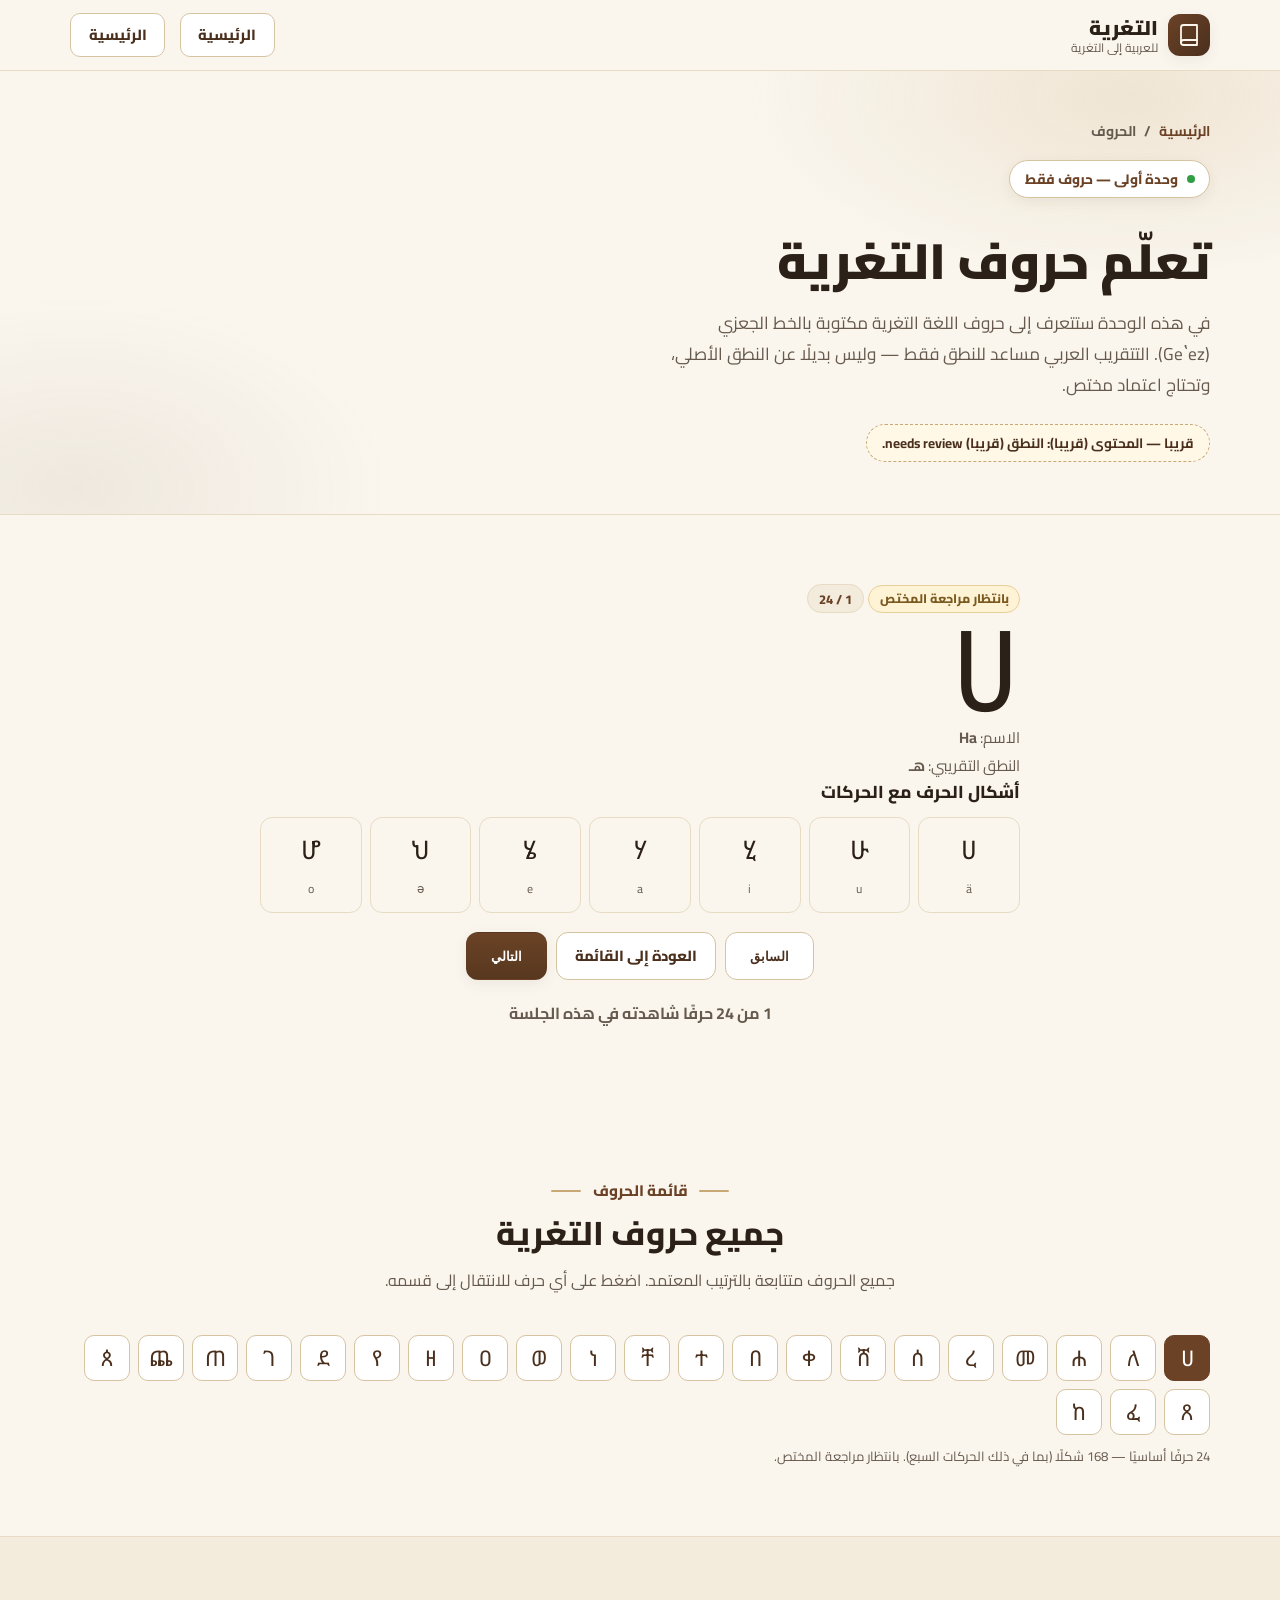
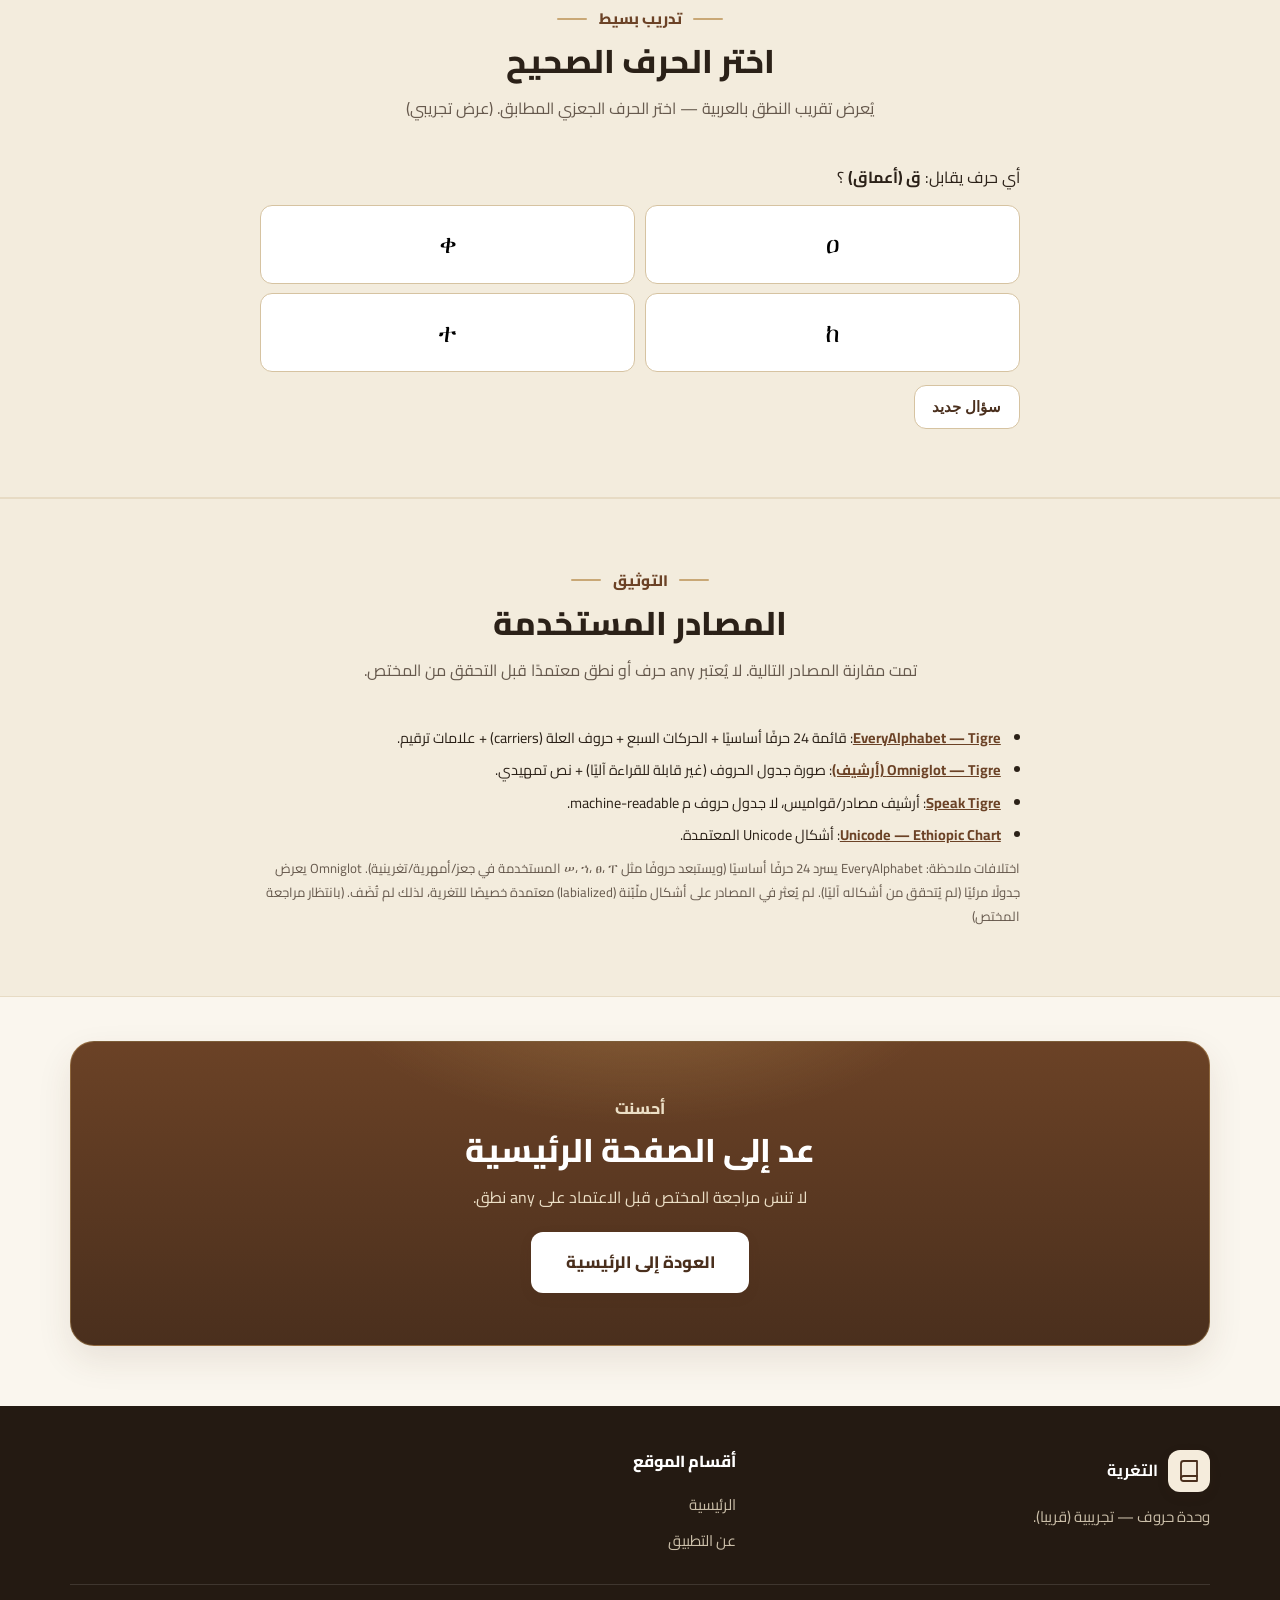
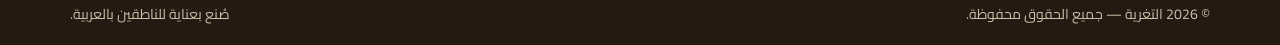
==== commit 668dd143: "تحسين تجربة الهاتف: ضبط الأحجام والمسافات" ====
--- a/letters.html
+++ b/letters.html
@@ -25,7 +25,46 @@
     .quiz-btn.correct { background: #e6f4ea; border-color: #a9d8b8; }
     .quiz-btn.wrong { background: #fde8e8; border-color: #e6a9a9; }
     .progress-text { text-align: center; color: var(--muted); font-weight: 700; margin-top: 0.6rem; }
-    @media (max-width: 560px) { .forms-grid { grid-template-columns: repeat(4, 1fr); } .quiz-options { grid-template-columns: 1fr; } }
+    @media (max-width: 560px) {
+      .page-hero { padding: 1.15rem 0 1rem; }
+      .page-hero h1 { font-size: 1.35rem; }
+      .page-hero .lead { font-size: 0.86rem; }
+      .breadcrumb { font-size: 0.78rem; margin-bottom: 0.55rem; }
+
+      .letter-card { padding: 0.85rem; }
+      .letter-big { font-size: clamp(2.6rem, 9.5vw, 4.2rem); }
+      .letter-head { gap: 0.4rem; flex-wrap: wrap; }
+      .badge { font-size: 0.7rem; padding: 0.08rem 0.5rem; }
+      .lesson-code { font-size: 0.7rem; }
+      .muted-note { font-size: 0.86rem; }
+      .letter-card h3 { font-size: 0.9rem; margin-top: 0.7rem; }
+
+      .forms-grid { grid-template-columns: repeat(4, 1fr); gap: 0.35rem; }
+      .form-cell { padding: 0.35rem 0.15rem; }
+      .form-cell .ethiopic { font-size: 1.05rem; }
+      .form-cell small { font-size: 0.68rem; }
+
+      .nav-letters { gap: 0.35rem; }
+      .nav-letters .btn { padding: 0.45rem 0.7rem; font-size: 0.85rem; min-height: 40px; flex: 1 1 auto; }
+      .progress-text { font-size: 0.78rem; }
+
+      .letters-index { gap: 0.6rem; }
+      .index-grid { gap: 0.3rem; }
+      .index-btn { min-width: 38px; min-height: 38px; font-size: 1.15rem; padding: 0.2rem 0.25rem; }
+      #indexCount { font-size: 0.72rem; }
+
+      .quiz-box { padding: 0.9rem; }
+      .quiz-prompt { font-size: 0.9rem; }
+      .quiz-btn { font-size: 1.35rem; }
+      .quiz-feedback { font-size: 0.85rem; }
+      .source-list li { font-size: 0.8rem; }
+      .mock-caption { font-size: 0.72rem; }
+    }
+    @media (min-width: 481px) and (max-width: 1019px) {
+      .letter-card { padding: 1.1rem; }
+      .letter-big { font-size: clamp(3.4rem, 11vw, 5.2rem); }
+      .index-btn { min-width: 42px; min-height: 42px; font-size: 1.2rem; }
+    }
     .letters-index { direction: rtl; }
     .index-group { background: var(--bg-alt); border: 1px solid var(--border); border-radius: 14px; padding: 0.9rem; }
     .index-group-title { font-size: 0.95rem; font-weight: 800; color: var(--brown-700); margin: 0 0 0.6rem; }
--- a/styles.css
+++ b/styles.css
@@ -483,33 +483,61 @@
 }
 
 @media (max-width: 560px) {
-  h1 { font-size: 1.78rem; }
-  .lead { font-size: 1rem; }
-  .hero { padding: 2rem 0 1.75rem; }
-  .section { padding: 2.25rem 0; }
-  .section-head { margin-bottom: 1.5rem; }
-  .card { padding: 1.15rem; }
-  .visual-card { padding: 0.95rem; }
-  .visual-card::before { margin: -0.95rem -0.95rem 0.9rem; }
-  .visual-pattern { height: 68px; }
-  .mini-stat { padding: 0.5rem 0.25rem; }
-  .mini-stat strong { font-size: 1.12rem; }
-  .mini-stat span { font-size: 0.7rem; }
-  .mock-note { font-size: 0.8rem; }
-  .path li { padding: 0.95rem 1rem; gap: 0.85rem; }
-  .step { width: 40px; height: 40px; font-size: 1rem; }
-  .path::before { inset-inline-start: 35px; }
-  .teaser { padding: 1.6rem 1.15rem 1.25rem; }
-  .cta { padding: 2.25rem 0; }
-  .cta-box { padding: 2.1rem 1.15rem; border-radius: 20px; }
-  .footer-bottom { font-size: 0.83rem; }
-}
+  h1 { font-size: 1.6rem; }
+  h2 { font-size: 1.25rem; }
+  h3 { font-size: 0.98rem; }
+  .lead { font-size: 0.92rem; }
+  .hero { padding: 1.25rem 0 1.1rem; }
+  .section { padding: 1.6rem 0; }
+  .section-head { margin-bottom: 1.1rem; }
+
+  .eyebrow { padding: 0.28rem 0.7rem; font-size: 0.74rem; gap: 0.4rem; }
+  .eyebrow .dot { width: 6px; height: 6px; }
+  .hero-text h1 { margin: 0.65rem 0 0.45rem; }
+  .lead { margin-bottom: 0.6rem; }
+  .hero-cta { gap: 0.55rem; margin: 0.95rem 0 0.8rem; }
+  .hero-cta .btn { min-height: 42px; padding: 0.6rem 1.1rem; font-size: 0.92rem; }
+  .hero-points { gap: 0.4rem; }
+  .hero-points li { font-size: 0.76rem; padding: 0.28rem 0.6rem; gap: 0.3rem; }
+  .hero-points svg { width: 14px; height: 14px; }
+
+  .card { padding: 0.95rem; }  .grid-3 { gap: 0.7rem; }
+  .card p { font-size: 0.86rem; }
+  .card h3 { font-size: 0.92rem; }
+  .card .icon { width: 34px; height: 34px; }
+  .card .icon svg { width: 18px; height: 18px; }
+  .visual-card { padding: 0.8rem; }
+  .visual-card::before { margin: -0.8rem -0.8rem 0.8rem; }
+  .visual-pattern { height: 56px; }
+  .mini-stat { padding: 0.4rem 0.2rem; }
+  .mini-stat strong { font-size: 1rem; }
+  .mini-stat span { font-size: 0.65rem; }
+  .mock-note { font-size: 0.75rem; }
+  .teaser { padding: 1.25rem 0.95rem 1rem; }
+  .cta { padding: 1.6rem 0; }
+  .cta-box { padding: 1.5rem 1rem; border-radius: 18px; }
+  .cta-box h2 { font-size: 1.15rem; }
+  .cta-note { font-size: 0.75rem; }
+  .footer { padding: 1.6rem 0 0; }
+  .footer-grid { gap: 1rem; font-size: 0.9rem; }
+  .footer-bottom { font-size: 0.78rem; }
+}
+
+@media (min-width: 481px) and (max-width: 1019px) {
+  .header-actions .btn { padding: 0.45rem 0.85rem; font-size: 0.88rem; min-height: 42px; }
+}
+
 
 @media (max-width: 480px) {
   .header-actions .btn { display: none; }
   .mobile-menu .btn { display: inline-flex; margin-top: 0.5rem; width: 100%; }
   .hero-cta .btn { flex: 1 1 100%; }
-  .hero-points li { font-size: 0.84rem; }
+  .hero-points li { font-size: 0.72rem; }
+  .header-actions .btn { display: inline-flex; }
+  .header-actions { gap: 0.35rem; }
+  .menu-btn { width: 40px; height: 40px; }
+  .menu-btn svg { width: 18px; height: 18px; }
+  .logo-text small { display: none; }
 }
 
 @media (prefers-reduced-motion: reduce) {
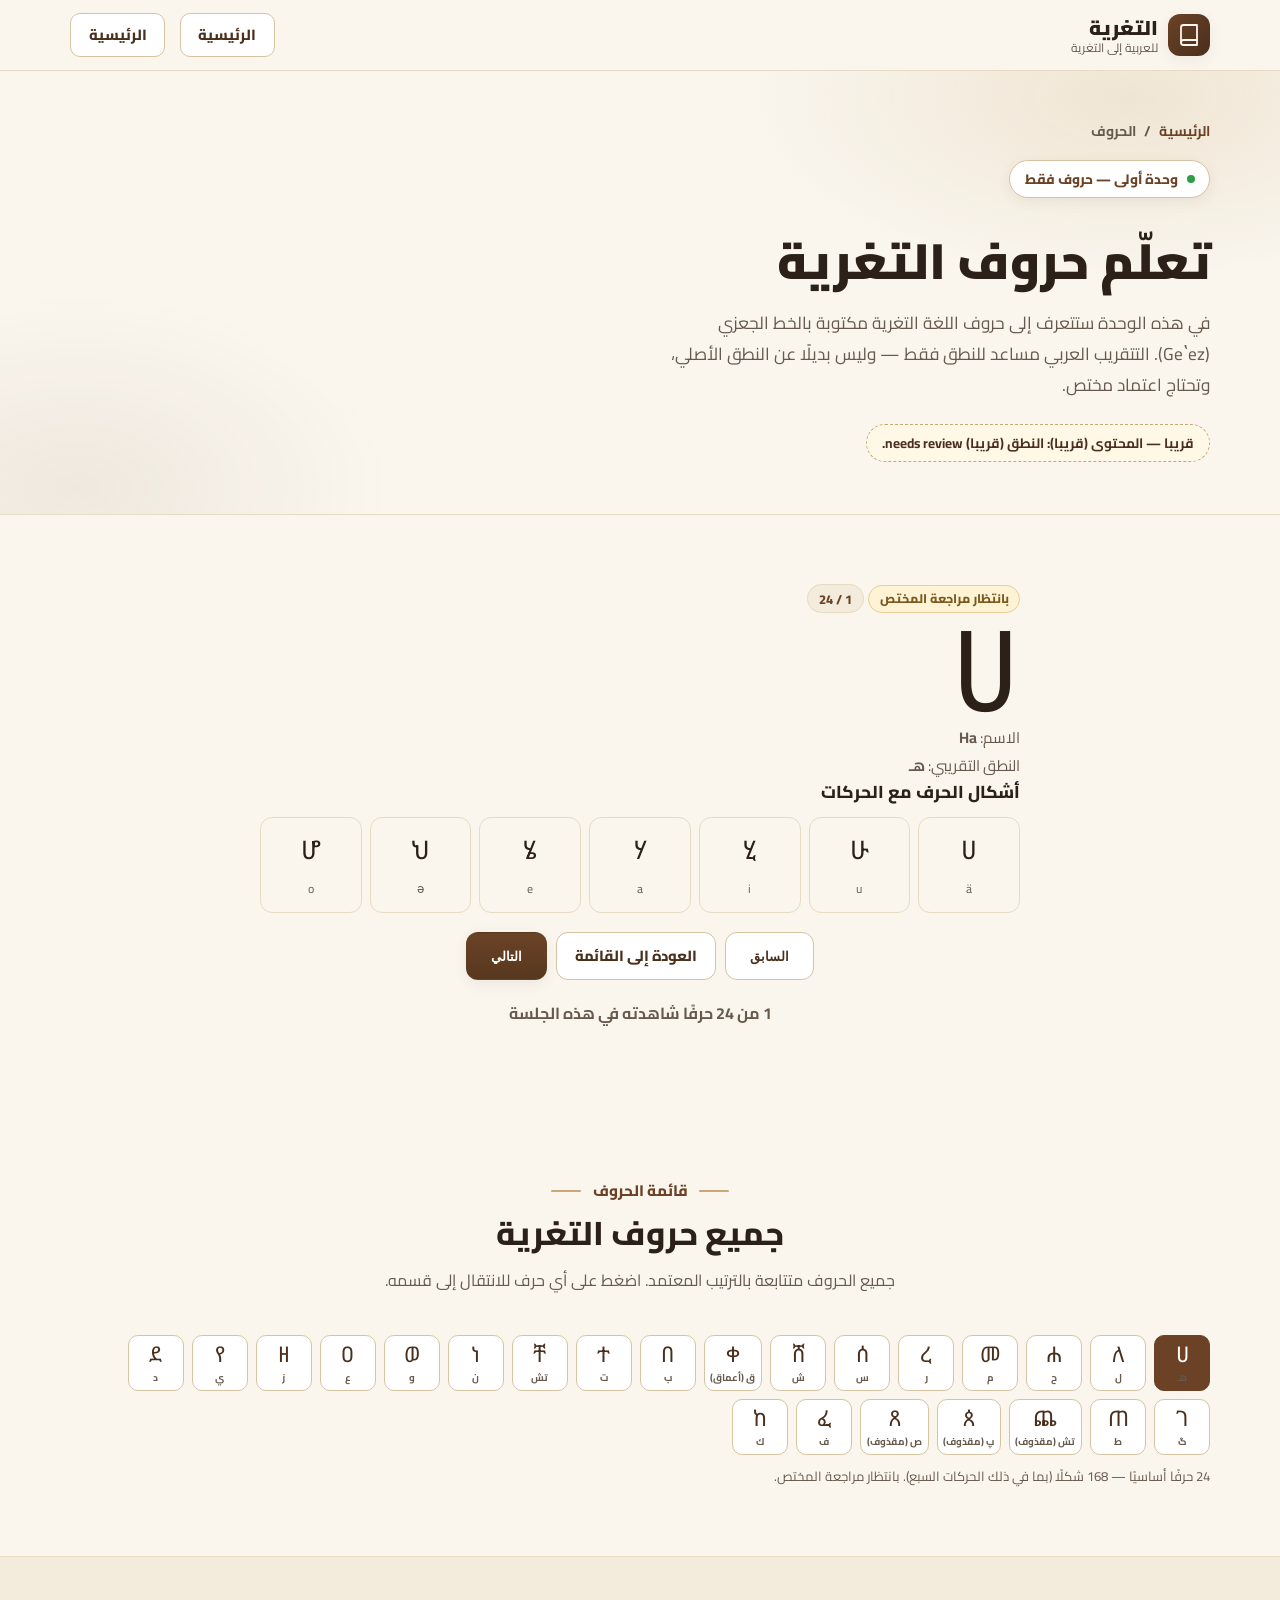
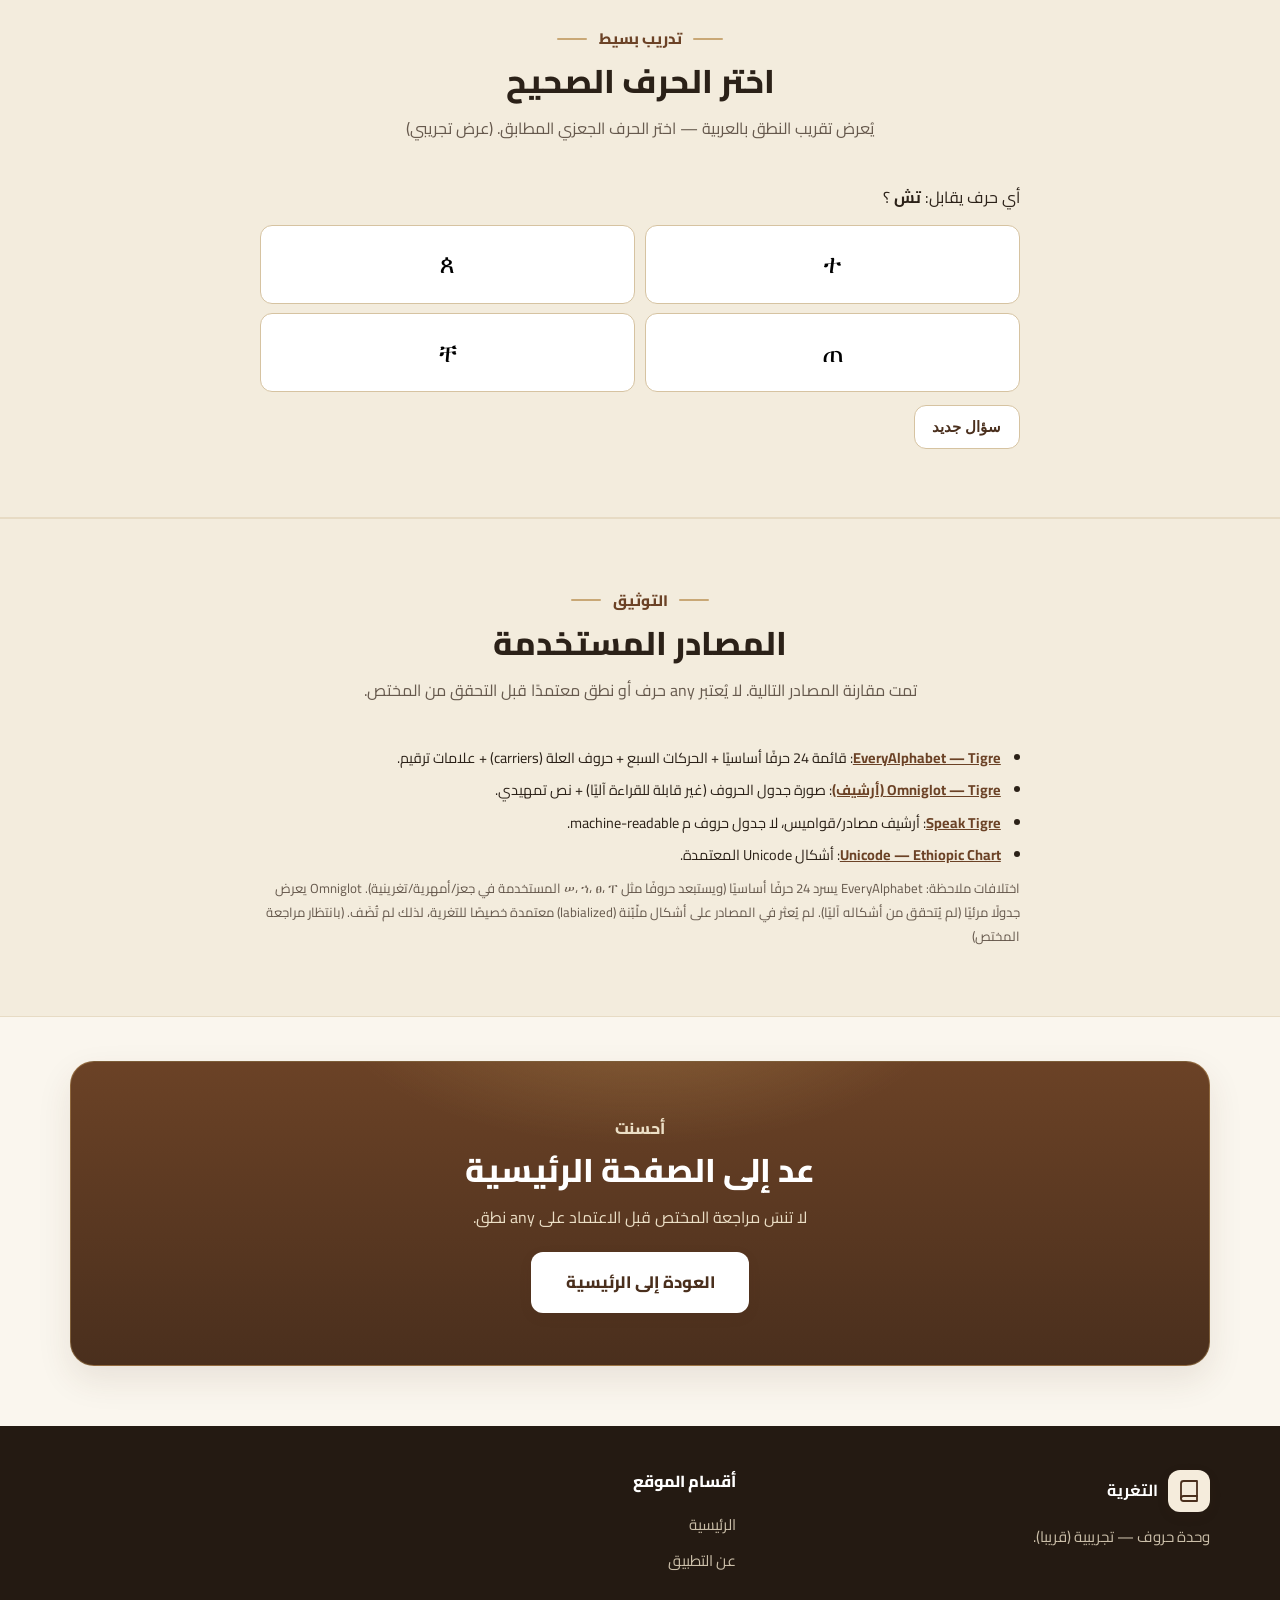
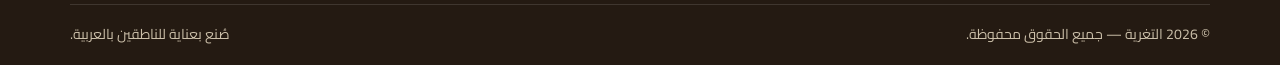
==== commit 0f6558db: "تحسين بطاقات القسم وقائمة الحروف على الهاتف" ====
--- a/letters.html
+++ b/letters.html
@@ -50,7 +50,8 @@
 
       .letters-index { gap: 0.6rem; }
       .index-grid { gap: 0.3rem; }
-      .index-btn { min-width: 38px; min-height: 38px; font-size: 1.15rem; padding: 0.2rem 0.25rem; }
+      .index-btn { min-width: 52px; min-height: 52px; font-size: 1.1rem; padding: 0.2rem 0.2rem; }
+      .index-btn .index-ar { font-size: 0.56rem; }
       #indexCount { font-size: 0.72rem; }
 
       .quiz-box { padding: 0.9rem; }
@@ -63,7 +64,7 @@
     @media (min-width: 481px) and (max-width: 1019px) {
       .letter-card { padding: 1.1rem; }
       .letter-big { font-size: clamp(3.4rem, 11vw, 5.2rem); }
-      .index-btn { min-width: 42px; min-height: 42px; font-size: 1.2rem; }
+      .index-btn { min-width: 52px; min-height: 52px; font-size: 1.15rem; }
     }
     .letters-index { direction: rtl; }
     .index-group { background: var(--bg-alt); border: 1px solid var(--border); border-radius: 14px; padding: 0.9rem; }
@@ -71,9 +72,15 @@
     .index-grid { display: flex; flex-wrap: wrap; gap: 0.5rem; }
     .index-btn {
       font-family: "Noto Sans Ethiopic", "Abyssinica SIL", "Nyala", "Ebrima", "Segoe UI", sans-serif;
-      min-width: 46px; min-height: 46px; padding: 0.35rem 0.5rem;
+      min-width: 56px; min-height: 56px; padding: 0.25rem 0.35rem;
       border: 1px solid var(--border-strong); border-radius: 10px; background: #fff;
       color: var(--brown-900); font-size: 1.35rem; cursor: pointer; transition: all 0.15s ease;
+      display: grid; place-items: center; gap: 0.1rem; text-align: center; line-height: 1.1;
+    }
+    .index-btn .index-ar {
+      font-family: var(--font);
+      font-size: 0.62rem; font-weight: 700; color: var(--muted);
+      white-space: nowrap; line-height: 1.2;
     }
     .index-btn:hover { background: var(--bg); border-color: var(--brown-500); }
     .index-btn.is-current { background: var(--brown-700); color: #fff; border-color: var(--brown-700); }
--- a/styles.css
+++ b/styles.css
@@ -501,11 +501,15 @@
   .hero-points li { font-size: 0.76rem; padding: 0.28rem 0.6rem; gap: 0.3rem; }
   .hero-points svg { width: 14px; height: 14px; }
 
-  .card { padding: 0.95rem; }  .grid-3 { gap: 0.7rem; }
-  .card p { font-size: 0.86rem; }
-  .card h3 { font-size: 0.92rem; }
-  .card .icon { width: 34px; height: 34px; }
-  .card .icon svg { width: 18px; height: 18px; }
+  .grid-3 { grid-template-columns: repeat(2, 1fr); gap: 0.55rem; }
+  .card { padding: 0.8rem; }
+  .card p { font-size: 0.78rem; }
+  .card h3 { font-size: 0.85rem; }
+  .card .icon { width: 30px; height: 30px; margin-bottom: 0.5rem; }
+  .card .icon svg { width: 16px; height: 16px; }
+  .skeleton { gap: 0.3rem; margin-top: 0.6rem; padding-top: 0.6rem; }
+  .skeleton i { height: 7px; }
+  .method .mock-progress { margin-top: 0.6rem; }
   .visual-card { padding: 0.8rem; }
   .visual-card::before { margin: -0.8rem -0.8rem 0.8rem; }
   .visual-pattern { height: 56px; }
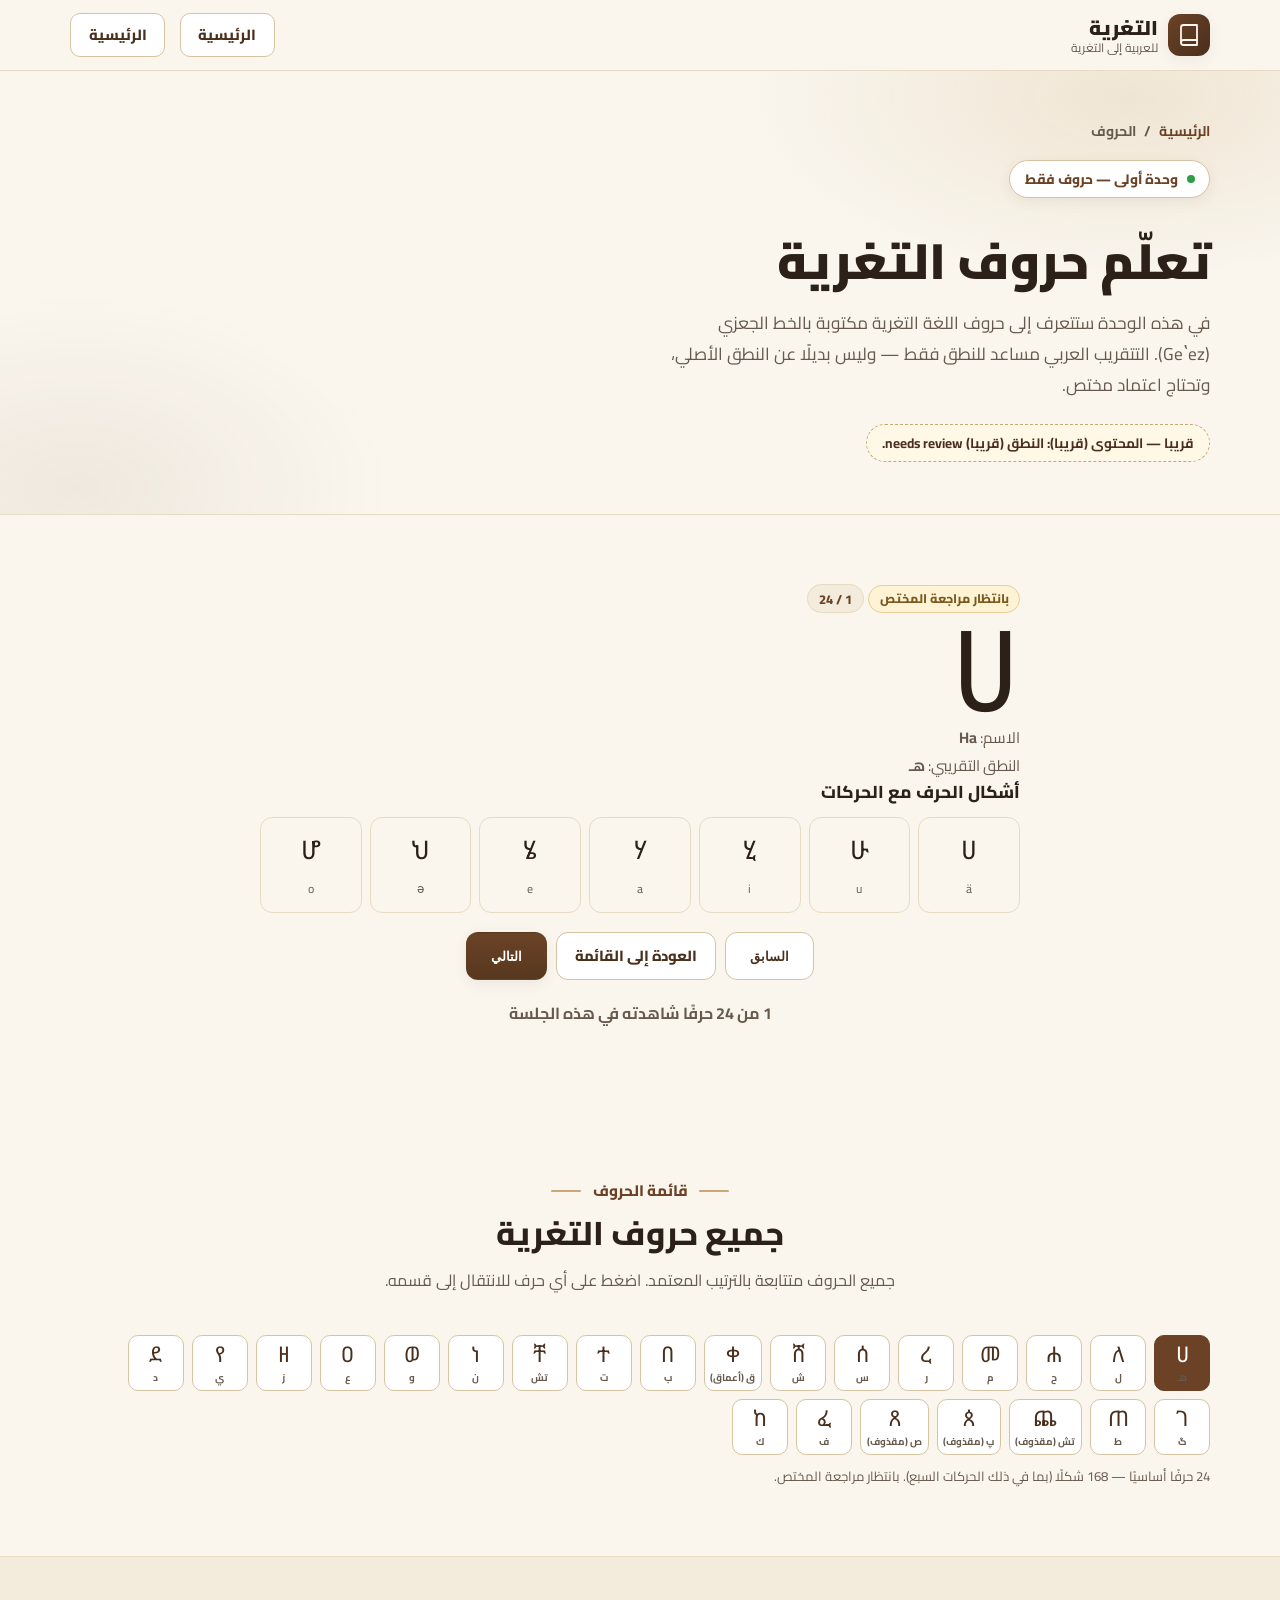
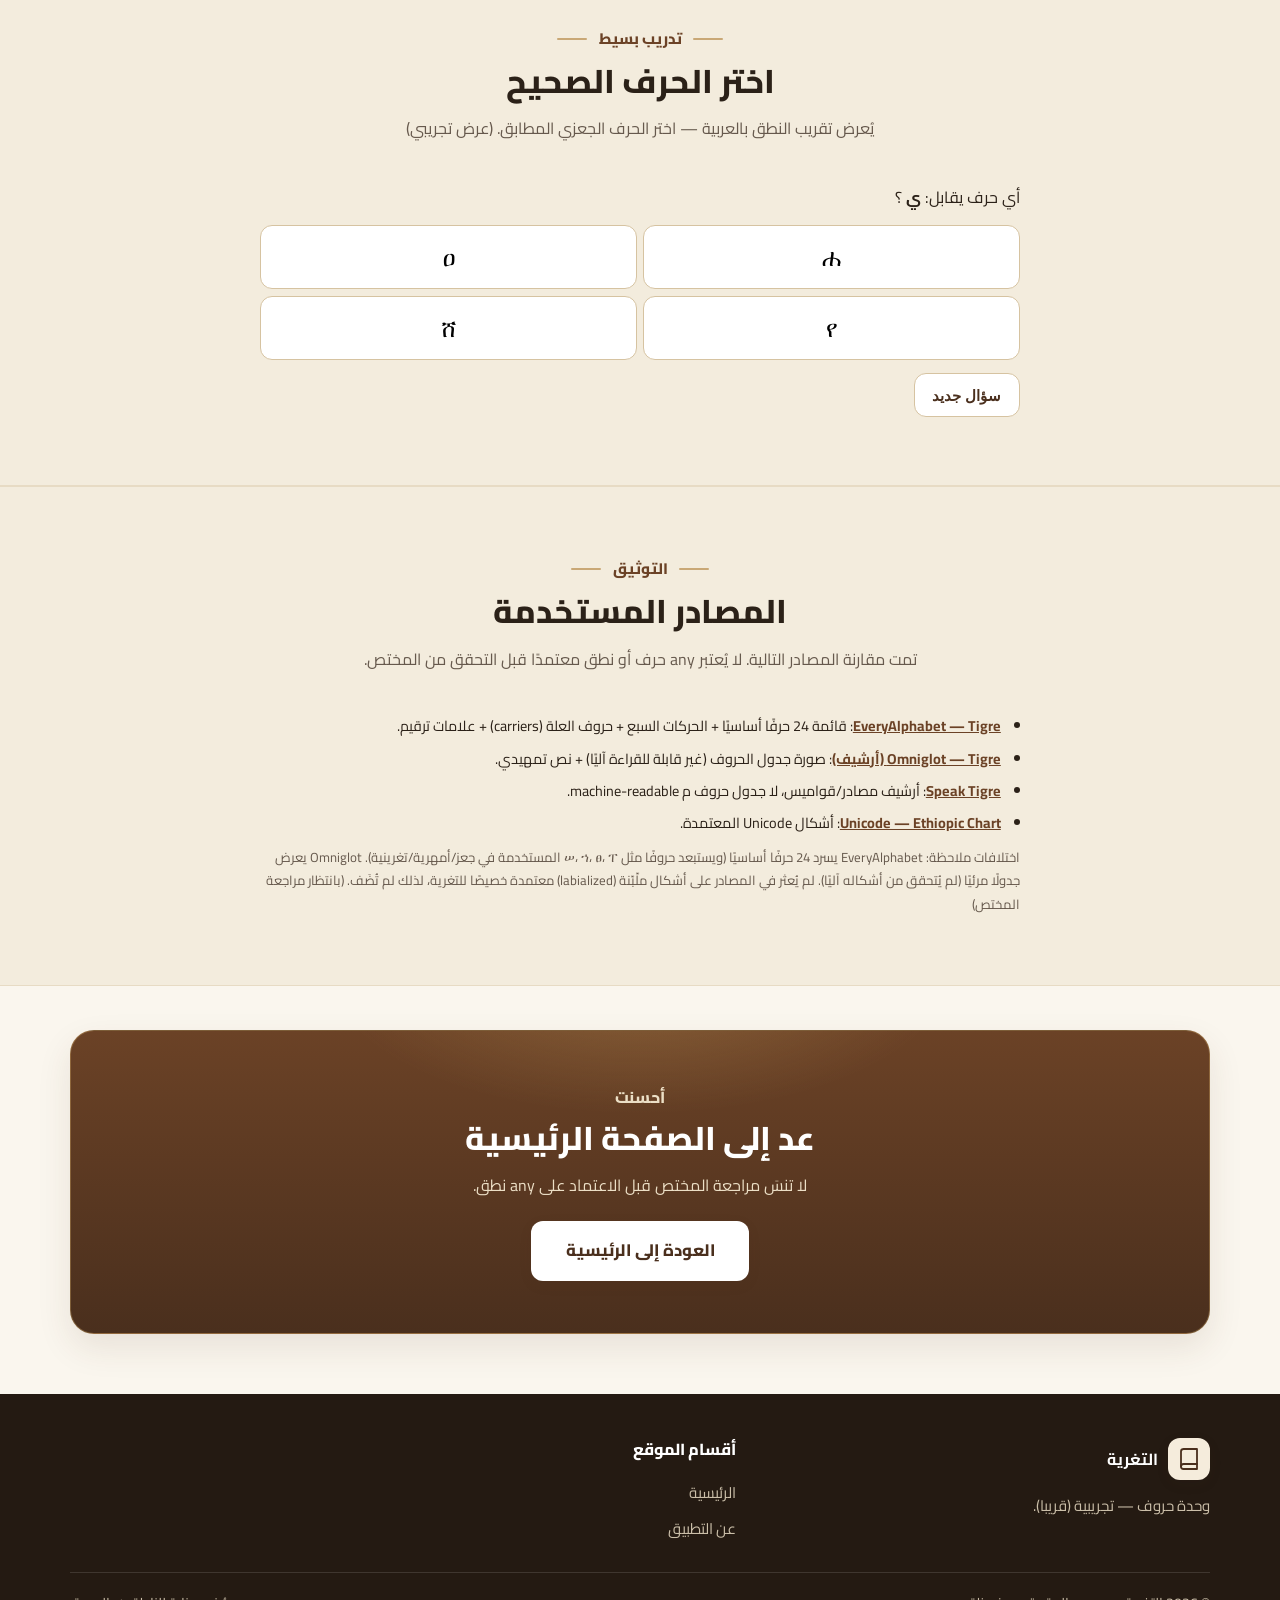
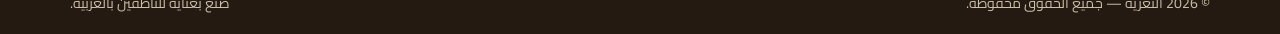
==== commit 53ea1620: "ضبط تدريب بسيط: خيارات في صفين وأزرار مريحة" ====
--- a/letters.html
+++ b/letters.html
@@ -19,8 +19,9 @@
     .form-cell .ethiopic { font-size: 1.6rem; display: block; }
     .form-cell small { color: var(--muted); font-size: 0.75rem; }
     .nav-letters { display: flex; gap: 0.6rem; justify-content: center; margin: 1.2rem 0; }
-    .quiz-options { display: grid; gap: 0.6rem; grid-template-columns: repeat(2, 1fr); margin-top: 0.8rem; }
-    .quiz-btn { background: #fff; border: 1px solid var(--border-strong); border-radius: 12px; padding: 0.9rem; font-size: 1.6rem; cursor: pointer; font-family: inherit; transition: background 0.15s ease; }
+    .quiz-options { display: grid; gap: 0.4rem; grid-template-columns: repeat(2, minmax(0, 1fr)); margin-top: 0.6rem; }
+    .quiz-btn { background: #fff; border: 1px solid var(--border-strong); border-radius: 12px; padding: 0.55rem 0.3rem; font-size: 1.5rem; cursor: pointer; font-family: inherit; transition: background 0.15s ease, border-color 0.15s ease; display: grid; place-items: center; }
+    .quiz-btn:hover { background: var(--bg-alt); border-color: var(--brown-500); }
     .quiz-btn:hover { background: var(--bg-alt); }
     .quiz-btn.correct { background: #e6f4ea; border-color: #a9d8b8; }
     .quiz-btn.wrong { background: #fde8e8; border-color: #e6a9a9; }
@@ -54,10 +55,11 @@
       .index-btn .index-ar { font-size: 0.56rem; }
       #indexCount { font-size: 0.72rem; }
 
-      .quiz-box { padding: 0.9rem; }
-      .quiz-prompt { font-size: 0.9rem; }
-      .quiz-btn { font-size: 1.35rem; }
-      .quiz-feedback { font-size: 0.85rem; }
+      .quiz-box { padding: 0.85rem; }
+      .quiz-prompt { font-size: 0.85rem; }
+      .quiz-options { gap: 0.3rem; grid-template-columns: repeat(2, minmax(0, 1fr)); }
+      .quiz-btn { font-size: 1.25rem; padding: 0.4rem 0.2rem; border-radius: 10px; }
+      .quiz-feedback { font-size: 0.75rem; }
       .source-list li { font-size: 0.8rem; }
       .mock-caption { font-size: 0.72rem; }
     }
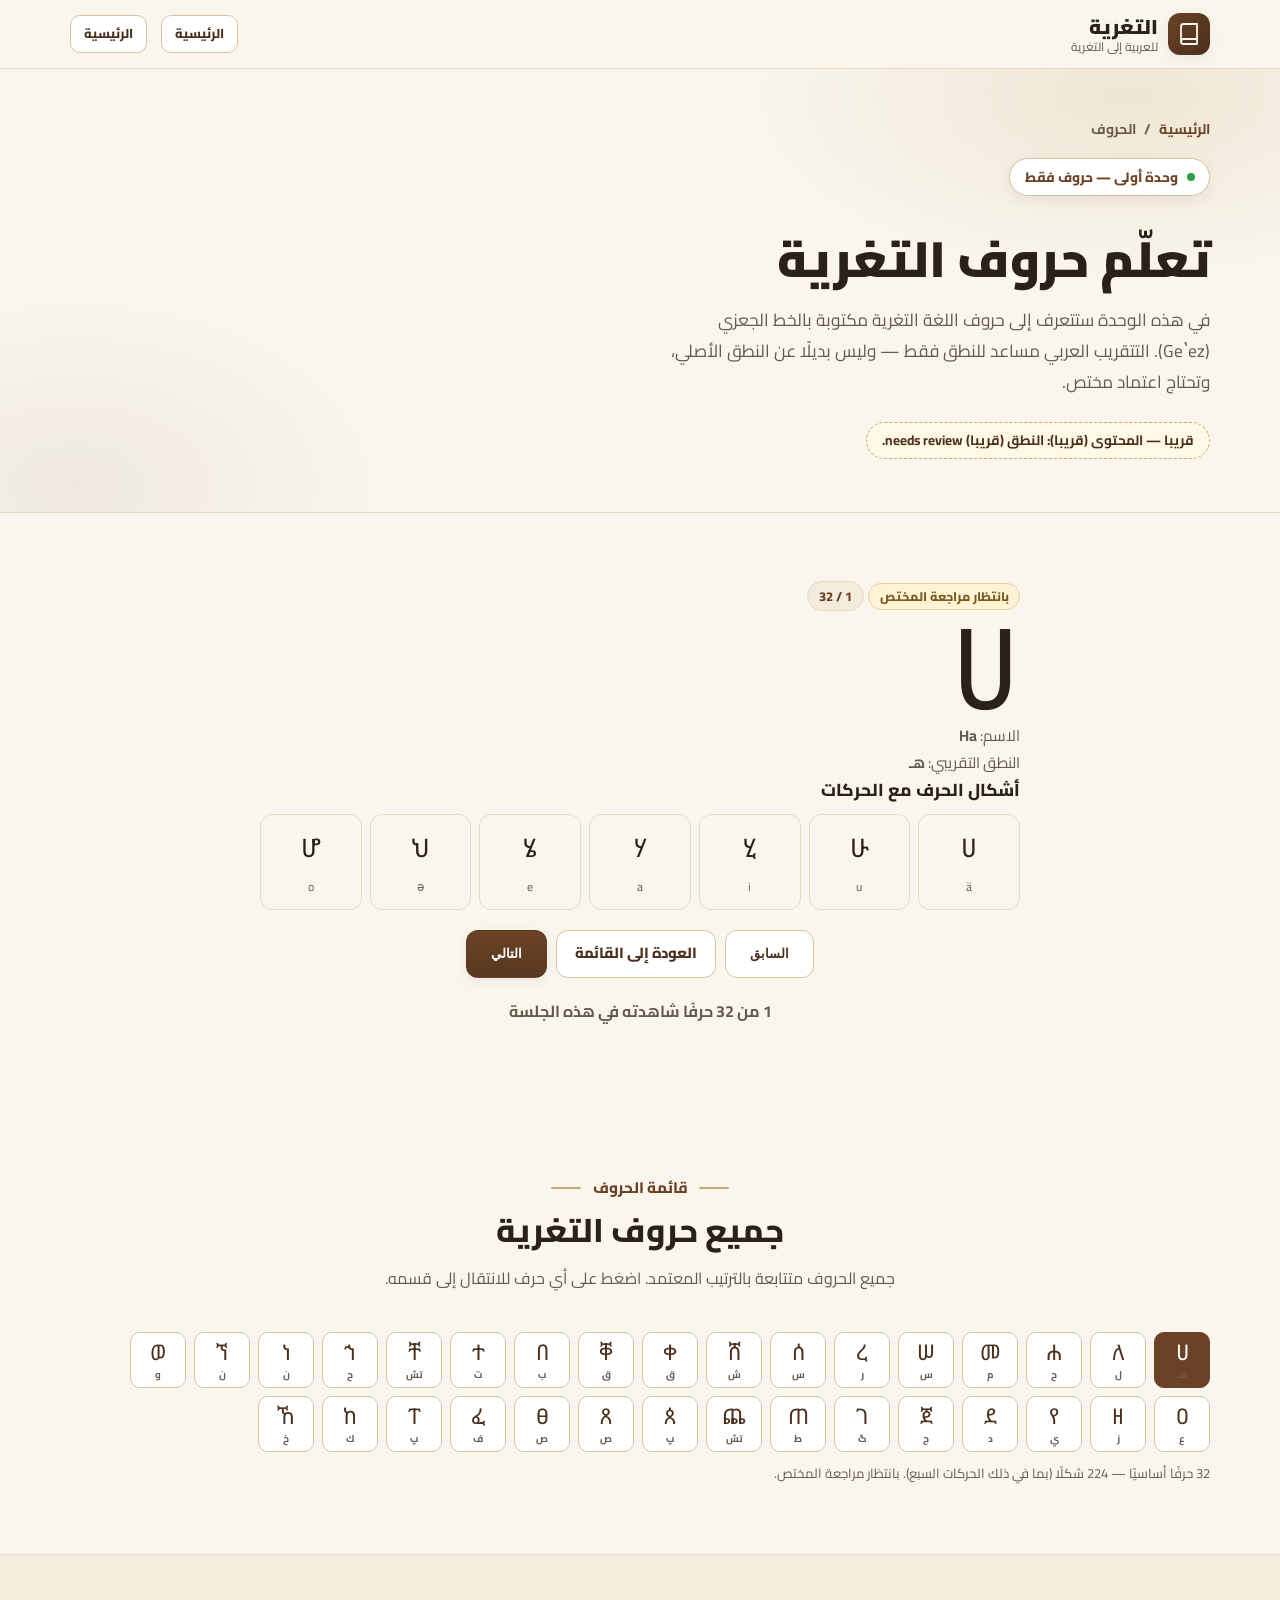
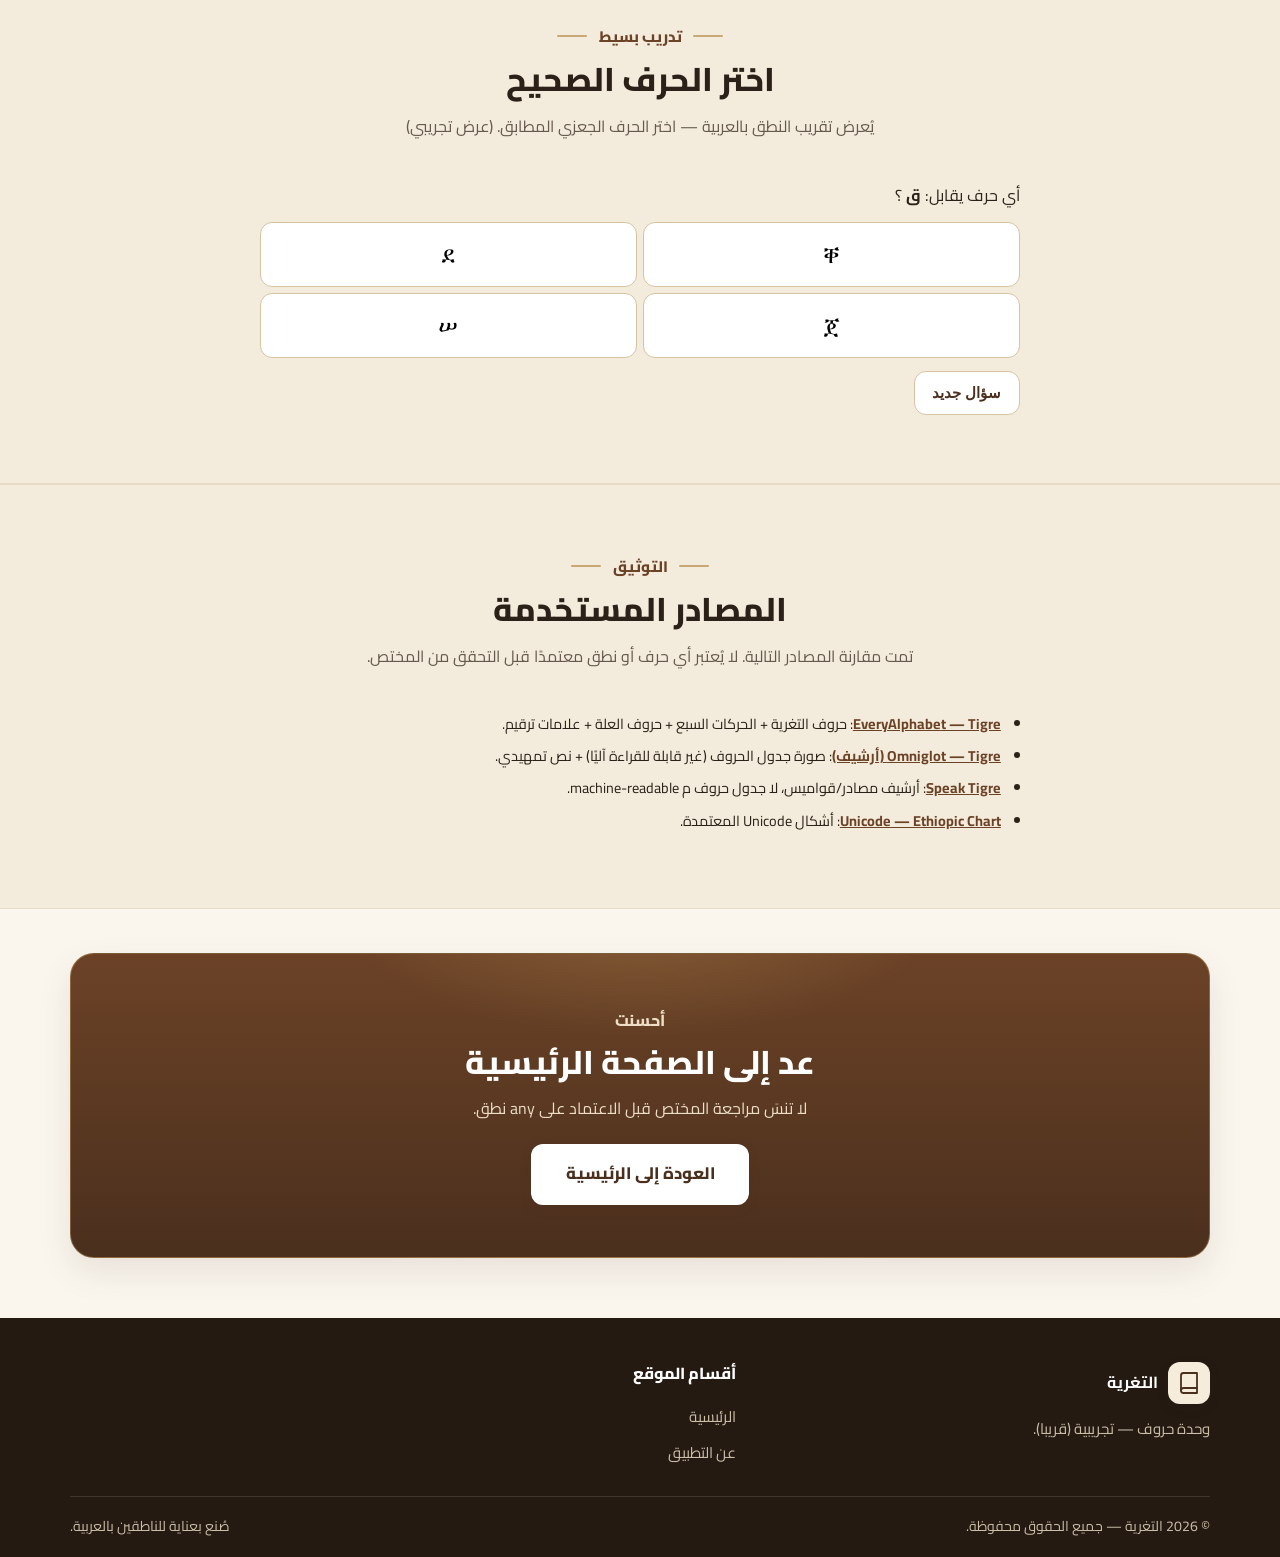
==== commit f997d34a: "اعتماد 32 حرفًا و224 شكلًا من جدول المختص" ====
--- a/letters.html
+++ b/letters.html
@@ -146,7 +146,7 @@
         <div class="letter-card">
           <div class="letter-head">
             <span class="badge badge-pending" id="reviewBadge">بانتظار مراجعة المختص</span>
-            <span class="lesson-code" id="letterCounter">1 / 24</span>
+            <span class="lesson-code" id="letterCounter">1 / 32</span>
           </div>
           <div class="letter-display">
             <span class="ethiopic letter-big" id="letterBase">ሀ</span>
@@ -162,7 +162,7 @@
             <a href="#lettersIndexSection" class="btn btn-secondary btn-sm" id="backToListBtn">العودة إلى القائمة</a>
             <button type="button" class="btn btn-primary" id="nextBtn">التالي</button>
           </div>
-          <p class="progress-text" id="progressText">0 من 24 حرفًا شاهدته في هذه الجلسة</p>
+          <p class="progress-text" id="progressText">0 من 32 حرفًا شاهدته في هذه الجلسة</p>
         </div>
       </div>
     </section>
@@ -200,15 +200,14 @@
         <div class="section-head">
           <p class="kicker">التوثيق</p>
           <h2>المصادر المستخدمة</h2>
-          <p>تمت مقارنة المصادر التالية. لا يُعتبر any حرف أو نطق معتمدًا قبل التحقق من المختص.</p>
+          <p>تمت مقارنة المصادر التالية. لا يُعتبر أي حرف أو نطق معتمدًا قبل التحقق من المختص.</p>
         </div>
         <ul class="source-list">
-          <li><a href="https://www.everyalphabet.com/tigre" target="_blank" rel="noopener">EveryAlphabet — Tigre</a>: قائمة 24 حرفًا أساسيًا + الحركات السبع + حروف العلة (carriers) + علامات ترقيم.</li>
+          <li><a href="https://www.everyalphabet.com/tigre" target="_blank" rel="noopener">EveryAlphabet — Tigre</a>: حروف التغرية + الحركات السبع + حروف العلة + علامات ترقيم.</li>
           <li><a href="https://web.archive.org/web/2024/https://www.omniglot.com/writing/tigre.htm" target="_blank" rel="noopener">Omniglot — Tigre (أرشيف)</a>: صورة جدول الحروف (غير قابلة للقراءة آليًا) + نص تمهيدي.</li>
           <li><a href="https://www.speaktigre.com/" target="_blank" rel="noopener">Speak Tigre</a>: أرشيف مصادر/قواميس، لا جدول حروف م machine-readable.</li>
           <li><a href="https://www.unicode.org/charts/PDF/U1200.pdf" target="_blank" rel="noopener">Unicode — Ethiopic Chart</a>: أشكال Unicode المعتمدة.</li>
         </ul>
-        <p class="mock-caption">اختلافات ملاحظة: EveryAlphabet يسرد 24 حرفًا أساسيًا (ويستبعد حروفًا مثل ሠ، ኀ، ፀ، ፐ المستخدمة في جعز/أمهرية/تغرينية). Omniglot يعرض جدولًا مرئيًا (لم يُتحقق من أشكاله آليًا). لم يُعثر في المصادر على أشكال ملّبّنة (labialized) معتمدة خصيصًا للتغرية، لذلك لم تُضَف. (بانتظار مراجعة المختص)</p>
       </div>
     </section>
 
--- a/styles.css
+++ b/styles.css
@@ -116,10 +116,11 @@
 /* أزرار رأس الصفحة موحّدة — النشط فقط بني */
 .top-btn {
   display: inline-flex; align-items: center; justify-content: center;
-  text-decoration: none; font-weight: 800; font-size: 0.92rem;
-  padding: 0.5rem 1.1rem; min-height: 44px;
+  text-decoration: none; font-weight: 800; font-size: 0.8rem;
+  padding: 0.42rem 0.8rem; min-height: 38px;
   border-radius: 10px; border: 1px solid var(--border-strong);
   background: #fff; color: var(--brown-900);
+  white-space: nowrap; flex: 0 0 auto;
   transition: background 0.15s ease, color 0.15s ease, border-color 0.15s ease, transform 0.15s ease, box-shadow 0.15s ease;
 }
 .top-btn:hover { background: var(--bg-alt); border-color: var(--brown-500); transform: translateY(-1px); }
@@ -483,52 +484,61 @@
 }
 
 @media (max-width: 560px) {
-  h1 { font-size: 1.6rem; }
-  h2 { font-size: 1.25rem; }
-  h3 { font-size: 0.98rem; }
-  .lead { font-size: 0.92rem; }
-  .hero { padding: 1.25rem 0 1.1rem; }
-  .section { padding: 1.6rem 0; }
-  .section-head { margin-bottom: 1.1rem; }
-
-  .eyebrow { padding: 0.28rem 0.7rem; font-size: 0.74rem; gap: 0.4rem; }
-  .eyebrow .dot { width: 6px; height: 6px; }
-  .hero-text h1 { margin: 0.65rem 0 0.45rem; }
-  .lead { margin-bottom: 0.6rem; }
-  .hero-cta { gap: 0.55rem; margin: 0.95rem 0 0.8rem; }
-  .hero-cta .btn { min-height: 42px; padding: 0.6rem 1.1rem; font-size: 0.92rem; }
-  .hero-points { gap: 0.4rem; }
-  .hero-points li { font-size: 0.76rem; padding: 0.28rem 0.6rem; gap: 0.3rem; }
-  .hero-points svg { width: 14px; height: 14px; }
-
-  .grid-3 { grid-template-columns: repeat(2, 1fr); gap: 0.55rem; }
-  .card { padding: 0.8rem; }
-  .card p { font-size: 0.78rem; }
-  .card h3 { font-size: 0.85rem; }
-  .card .icon { width: 30px; height: 30px; margin-bottom: 0.5rem; }
-  .card .icon svg { width: 16px; height: 16px; }
-  .skeleton { gap: 0.3rem; margin-top: 0.6rem; padding-top: 0.6rem; }
-  .skeleton i { height: 7px; }
-  .method .mock-progress { margin-top: 0.6rem; }
-  .visual-card { padding: 0.8rem; }
-  .visual-card::before { margin: -0.8rem -0.8rem 0.8rem; }
-  .visual-pattern { height: 56px; }
-  .mini-stat { padding: 0.4rem 0.2rem; }
-  .mini-stat strong { font-size: 1rem; }
-  .mini-stat span { font-size: 0.65rem; }
-  .mock-note { font-size: 0.75rem; }
-  .teaser { padding: 1.25rem 0.95rem 1rem; }
-  .cta { padding: 1.6rem 0; }
-  .cta-box { padding: 1.5rem 1rem; border-radius: 18px; }
-  .cta-box h2 { font-size: 1.15rem; }
-  .cta-note { font-size: 0.75rem; }
-  .footer { padding: 1.6rem 0 0; }
-  .footer-grid { gap: 1rem; font-size: 0.9rem; }
-  .footer-bottom { font-size: 0.78rem; }
+  h1 { font-size: 1.3rem; line-height: 1.3; }
+  h2 { font-size: 1.05rem; }
+  h3 { font-size: 0.9rem; }
+  .lead { font-size: 0.78rem; }
+  .hero { padding: 0.9rem 0 0.85rem; }
+  .section { padding: 1.1rem 0; }
+  .section-head { margin-bottom: 0.75rem; gap: 0.15rem; }
+  .section-head p { font-size: 0.78rem; }
+  .kicker { font-size: 0.7rem !important; }
+
+  .eyebrow { padding: 0.2rem 0.55rem; font-size: 0.62rem; gap: 0.3rem; }
+  .eyebrow .dot { width: 5px; height: 5px; }
+  .hero-text h1 { margin: 0.5rem 0 0.3rem; }
+  .lead { margin-bottom: 0.4rem; }
+  .hero-cta { gap: 0.4rem; margin: 0.75rem 0 0.5rem; }
+  .hero-cta .btn, .btn { min-height: 38px; padding: 0.42rem 0.85rem; font-size: 0.8rem; }
+  .btn-sm { min-height: 34px; padding: 0.28rem 0.65rem; font-size: 0.76rem; }
+  .hero-points { gap: 0.28rem; }
+  .hero-points li { font-size: 0.62rem; padding: 0.18rem 0.45rem; gap: 0.22rem; }
+  .hero-points svg { width: 11px; height: 11px; }
+
+  .grid-3, .grid-2, .grid-4 { gap: 0.75rem; }
+  .grid-3 { grid-template-columns: repeat(2, minmax(0, 1fr)); }
+  .card { padding: 0.85rem; border-radius: 14px; }
+  .card p { font-size: 0.72rem; line-height: 1.6; }
+  .card h3 { font-size: 0.82rem; margin-bottom: 0.25rem; }
+  .card .icon { width: 28px; height: 28px; margin-bottom: 0.5rem; border-radius: 11px; }
+  .card .icon svg { width: 14px; height: 14px; }
+  .card.method .skeleton { gap: 0.25rem; margin-top: 0.5rem; padding-top: 0.5rem; }
+  .skeleton i { height: 6px; }
+  .visual-card { padding: 0.65rem; }
+  .visual-card::before { height: 4px; margin: -0.65rem -0.65rem 0.6rem; }
+  .visual-pattern { height: 42px; border-radius: 12px; margin-bottom: 0.6rem; }
+  .mini-stat { padding: 0.3rem 0.2rem; border-radius: 10px; }
+  .mini-stat strong { font-size: 0.9rem; }
+  .mini-stat span { font-size: 0.6rem; }
+  .mock-note { font-size: 0.65rem; }
+  .teaser { padding: 1.05rem 0.85rem 0.85rem; border-radius: 14px; }
+  .cta { padding: 1.1rem 0; }
+  .cta-box { padding: 1.1rem 0.9rem; border-radius: 16px; }
+  .cta-box h2 { font-size: 1rem; }
+  .cta-note { font-size: 0.62rem; margin-top: 0.8rem; }
+  .footer { padding: 1.1rem 0 0; }
+  .footer-grid { gap: 0.6rem; font-size: 0.7rem; }
+  .footer h3 { font-size: 0.82rem; }
+  .footer-bottom { font-size: 0.6rem; padding: 0.7rem 0; }
+  .footer-brand p { font-size: 0.7rem; }
+
+  .hero-visual { padding: 0.9rem 0.6rem; min-height: 160px; border-radius: 16px; margin-top: 0.4rem; }
+  .ethiopic-cycle { font-size: clamp(2.5rem, 7.5vw, 3.6rem); }
+  .cycle-caption { font-size: 0.65rem; min-height: 1rem; }
 }
 
 @media (min-width: 481px) and (max-width: 1019px) {
-  .header-actions .btn { padding: 0.45rem 0.85rem; font-size: 0.88rem; min-height: 42px; }
+  .header-actions .btn { padding: 0.35rem 0.65rem; font-size: 0.74rem; min-height: 34px; }
 }
 
 
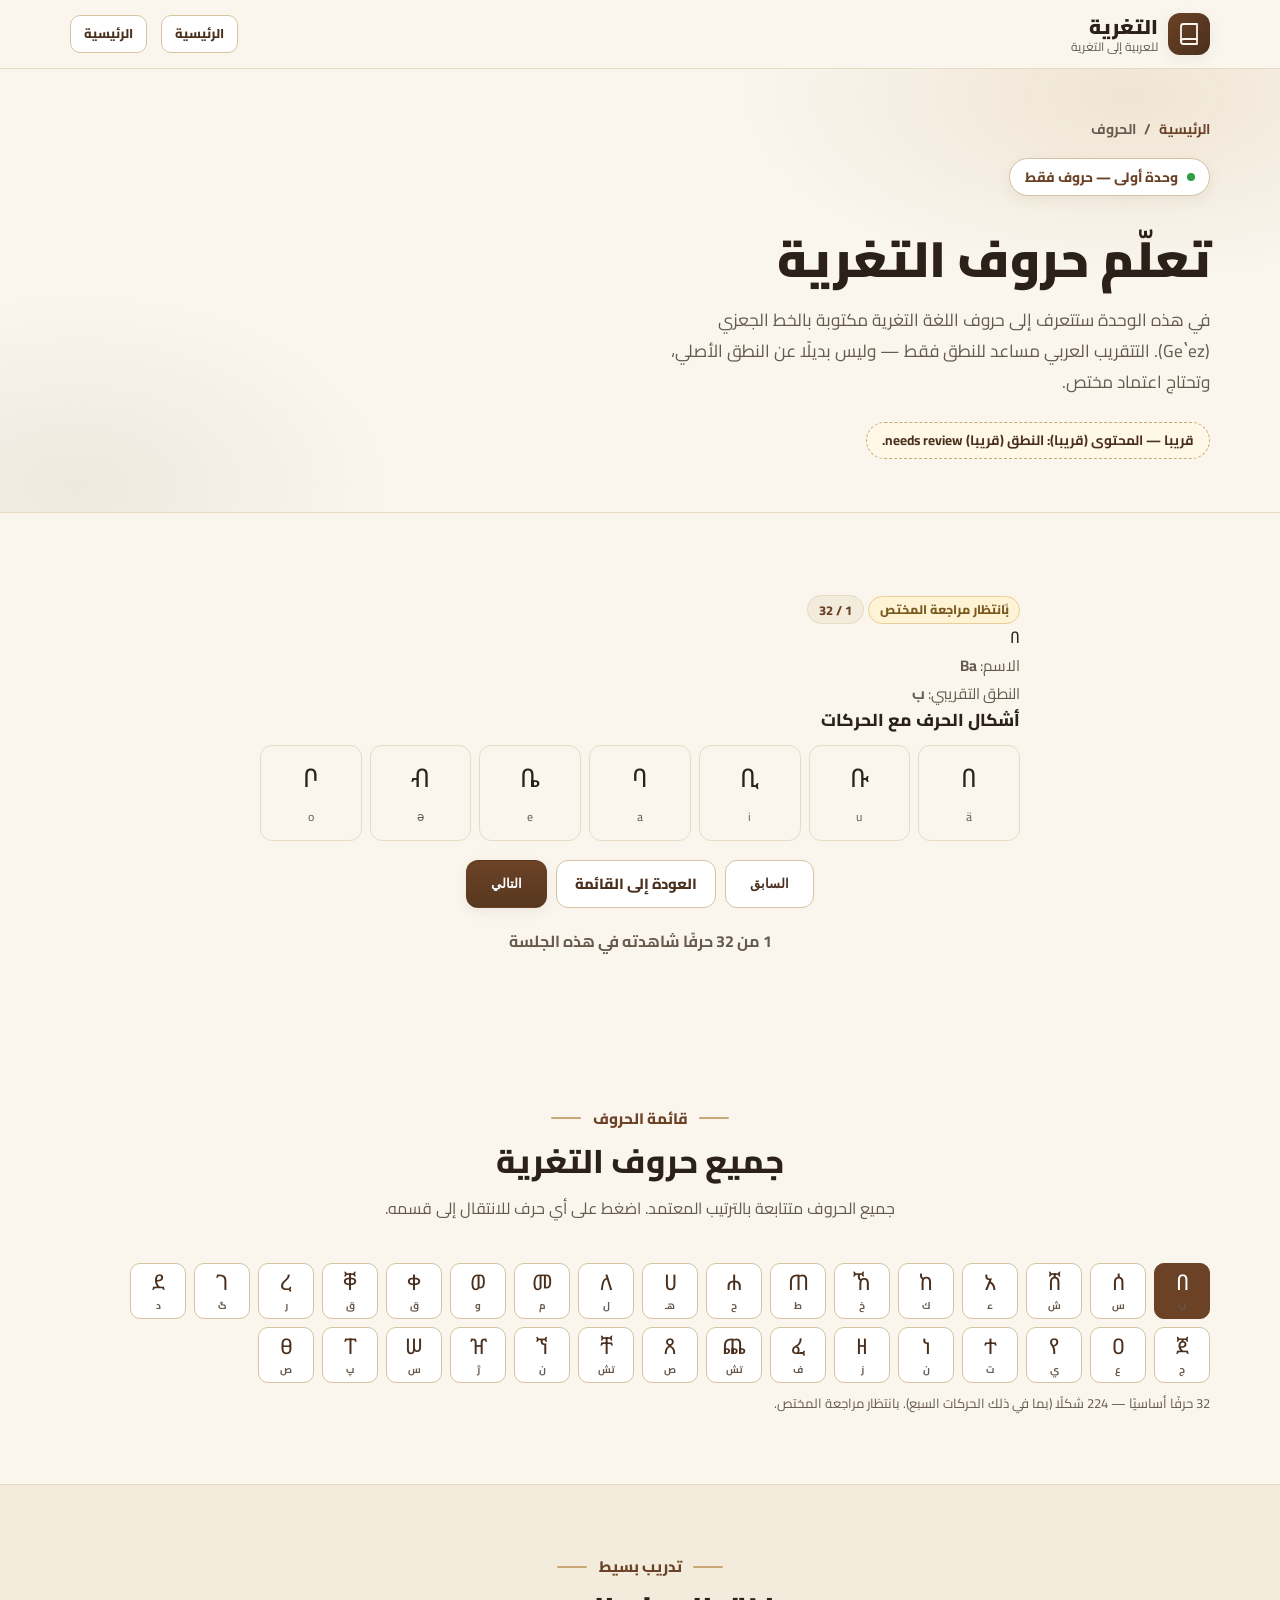
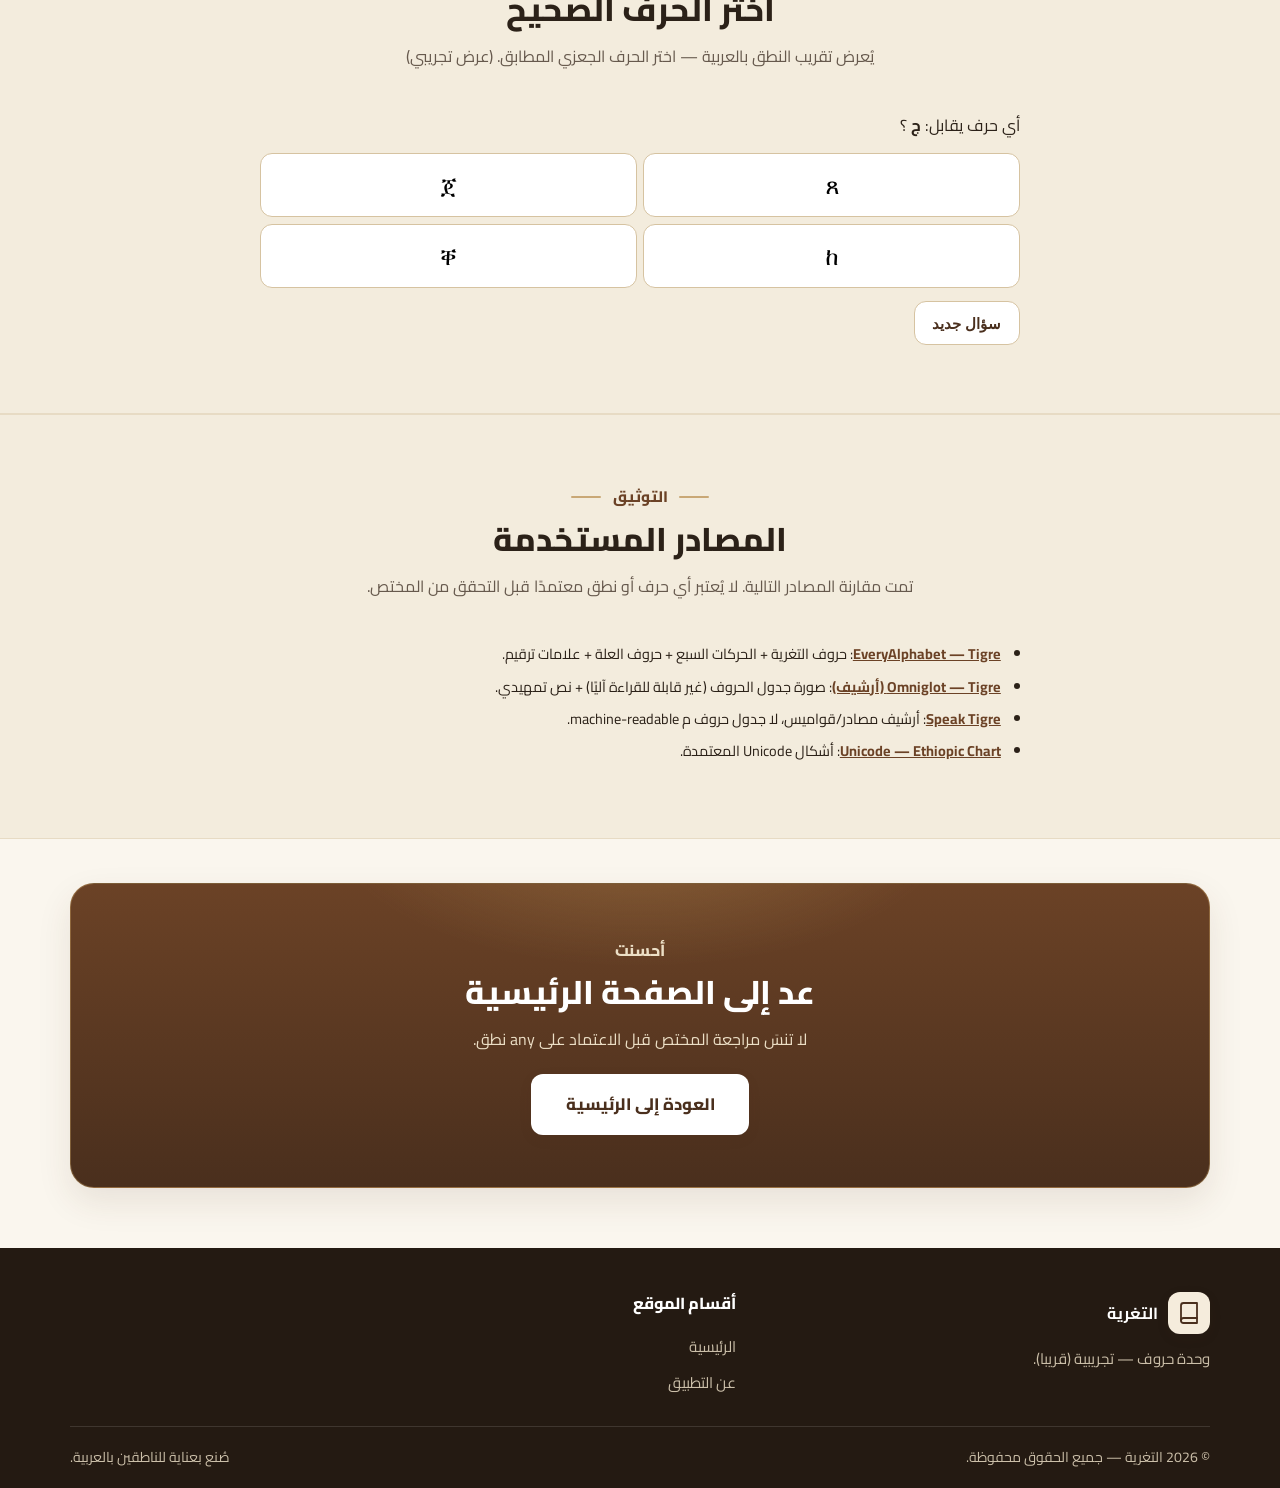
==== commit 495b963d: "إضافة رقم الحرف خفيف في زاوية بطاقة الحرف" ====
--- a/letters.html
+++ b/letters.html
@@ -13,7 +13,13 @@
   <link rel="icon" href="data:image/svg+xml,%3Csvg xmlns='http://www.w3.org/2000/svg' viewBox='0 0 32 32'%3E%3Crect width='32' height='32' rx='8' fill='%236B4226'/%3E%3Ctext x='16' y='22' font-size='16' text-anchor='middle' fill='%23FAF6EE' font-family='sans-serif' font-weight='bold'%3E%D8%AA%3C/text%3E%3C/svg%3E" />
   <style>
     .ethiopic { font-family: "Noto Sans Ethiopic", "Abyssinica SIL", "Nyala", "Ebrima", "Segoe UI", sans-serif; direction: ltr; unicode-bidi: isolate; }
-    .letter-big { font-size: clamp(4rem, 14vw, 7rem); line-height: 1; }
+.letter-card { position: relative; }
+    .letter-number {
+      position: absolute; top: 0.45rem; right: 0.7rem;
+      font-size: 0.72rem; font-weight: 700; color: var(--muted);
+      opacity: 0.45; pointer-events: none; line-height: 1;
+    }
+    .letter-head { margin-top: 0.85rem; }
     .forms-grid { display: grid; grid-template-columns: repeat(7, 1fr); gap: 0.5rem; margin-top: 0.8rem; }
     .form-cell { background: var(--bg); border: 1px solid var(--border); border-radius: 12px; padding: 0.6rem 0.3rem; text-align: center; }
     .form-cell .ethiopic { font-size: 1.6rem; display: block; }
@@ -33,6 +39,8 @@
       .breadcrumb { font-size: 0.78rem; margin-bottom: 0.55rem; }
 
       .letter-card { padding: 0.85rem; }
+      .letter-number { top: 0.3rem; right: 0.55rem; font-size: 0.66rem; }
+      .letter-head { margin-top: 0.7rem; }
       .letter-big { font-size: clamp(2.6rem, 9.5vw, 4.2rem); }
       .letter-head { gap: 0.4rem; flex-wrap: wrap; }
       .badge { font-size: 0.7rem; padding: 0.08rem 0.5rem; }
@@ -144,6 +152,7 @@
     <section class="section" id="letterSection">
       <div class="container narrow">
         <div class="letter-card">
+          <span class="letter-number" id="letterNumber" aria-hidden="true">1</span>
           <div class="letter-head">
             <span class="badge badge-pending" id="reviewBadge">بانتظار مراجعة المختص</span>
             <span class="lesson-code" id="letterCounter">1 / 32</span>
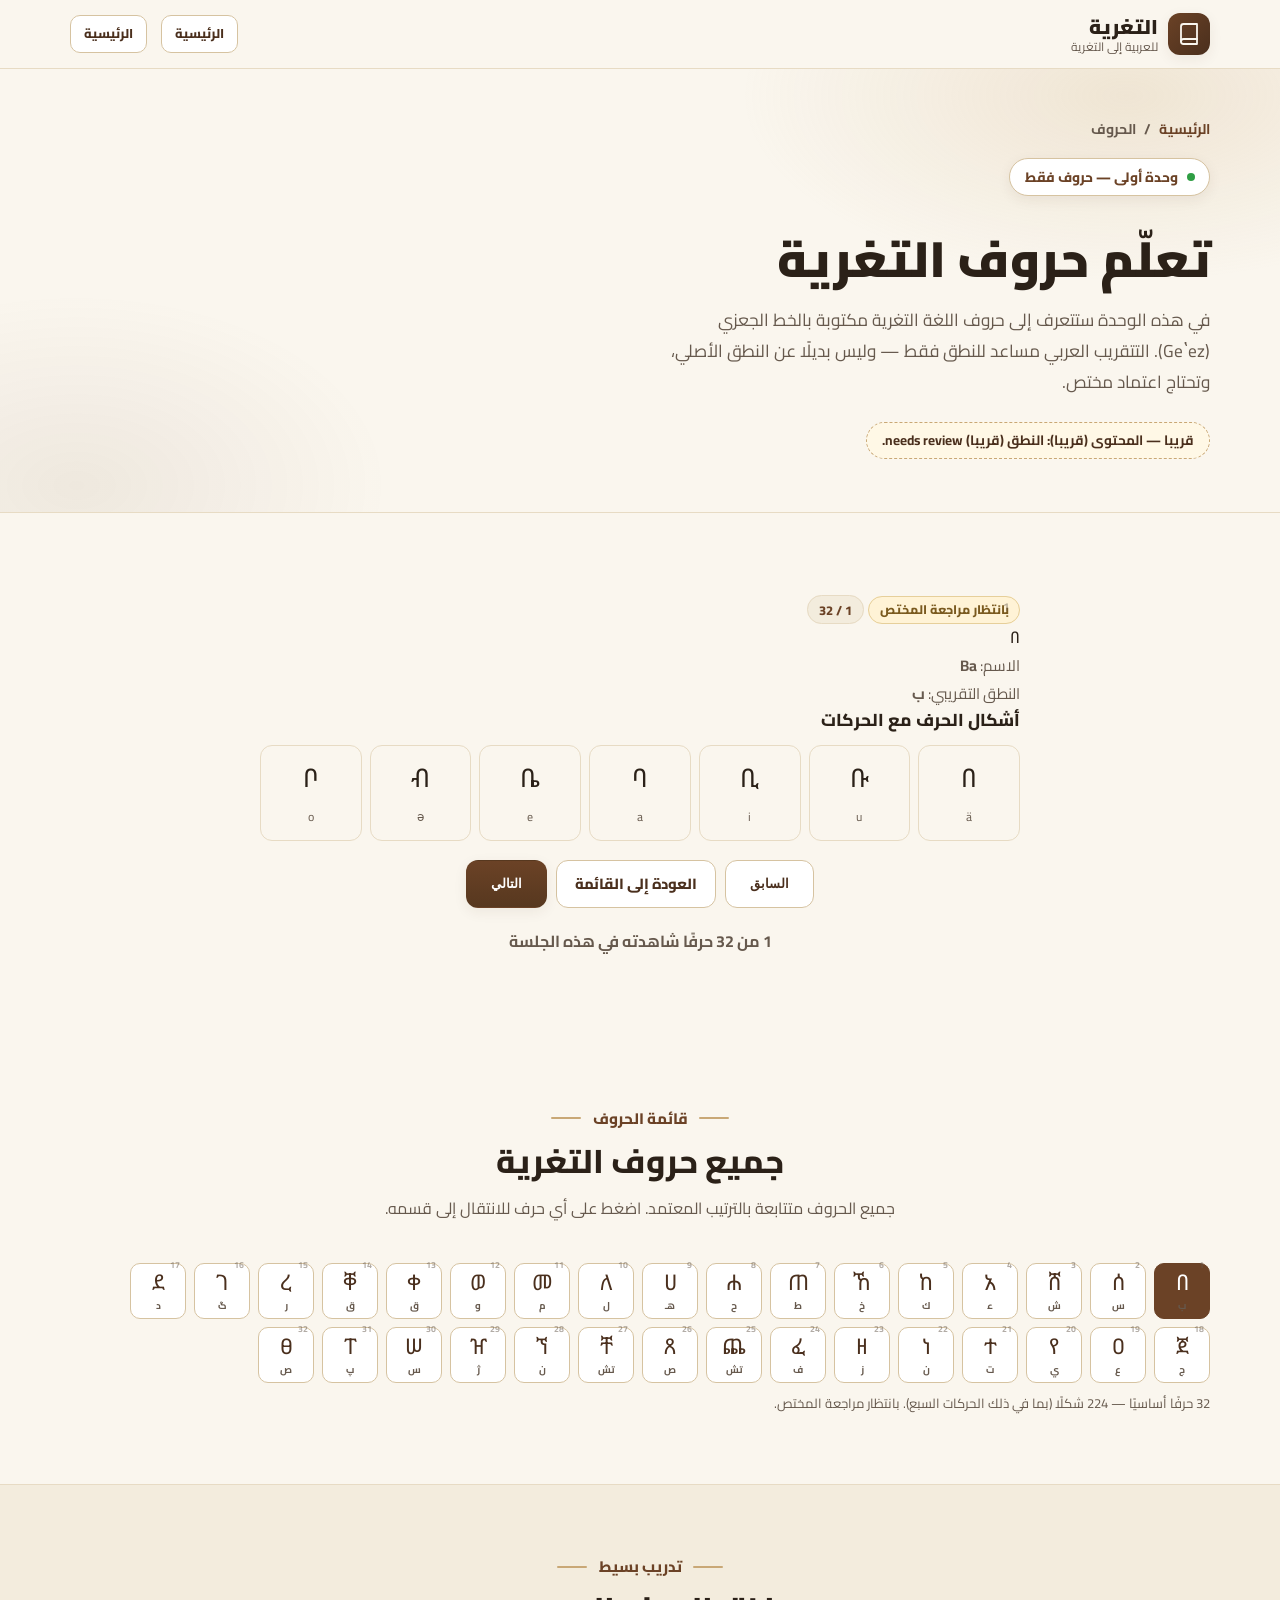
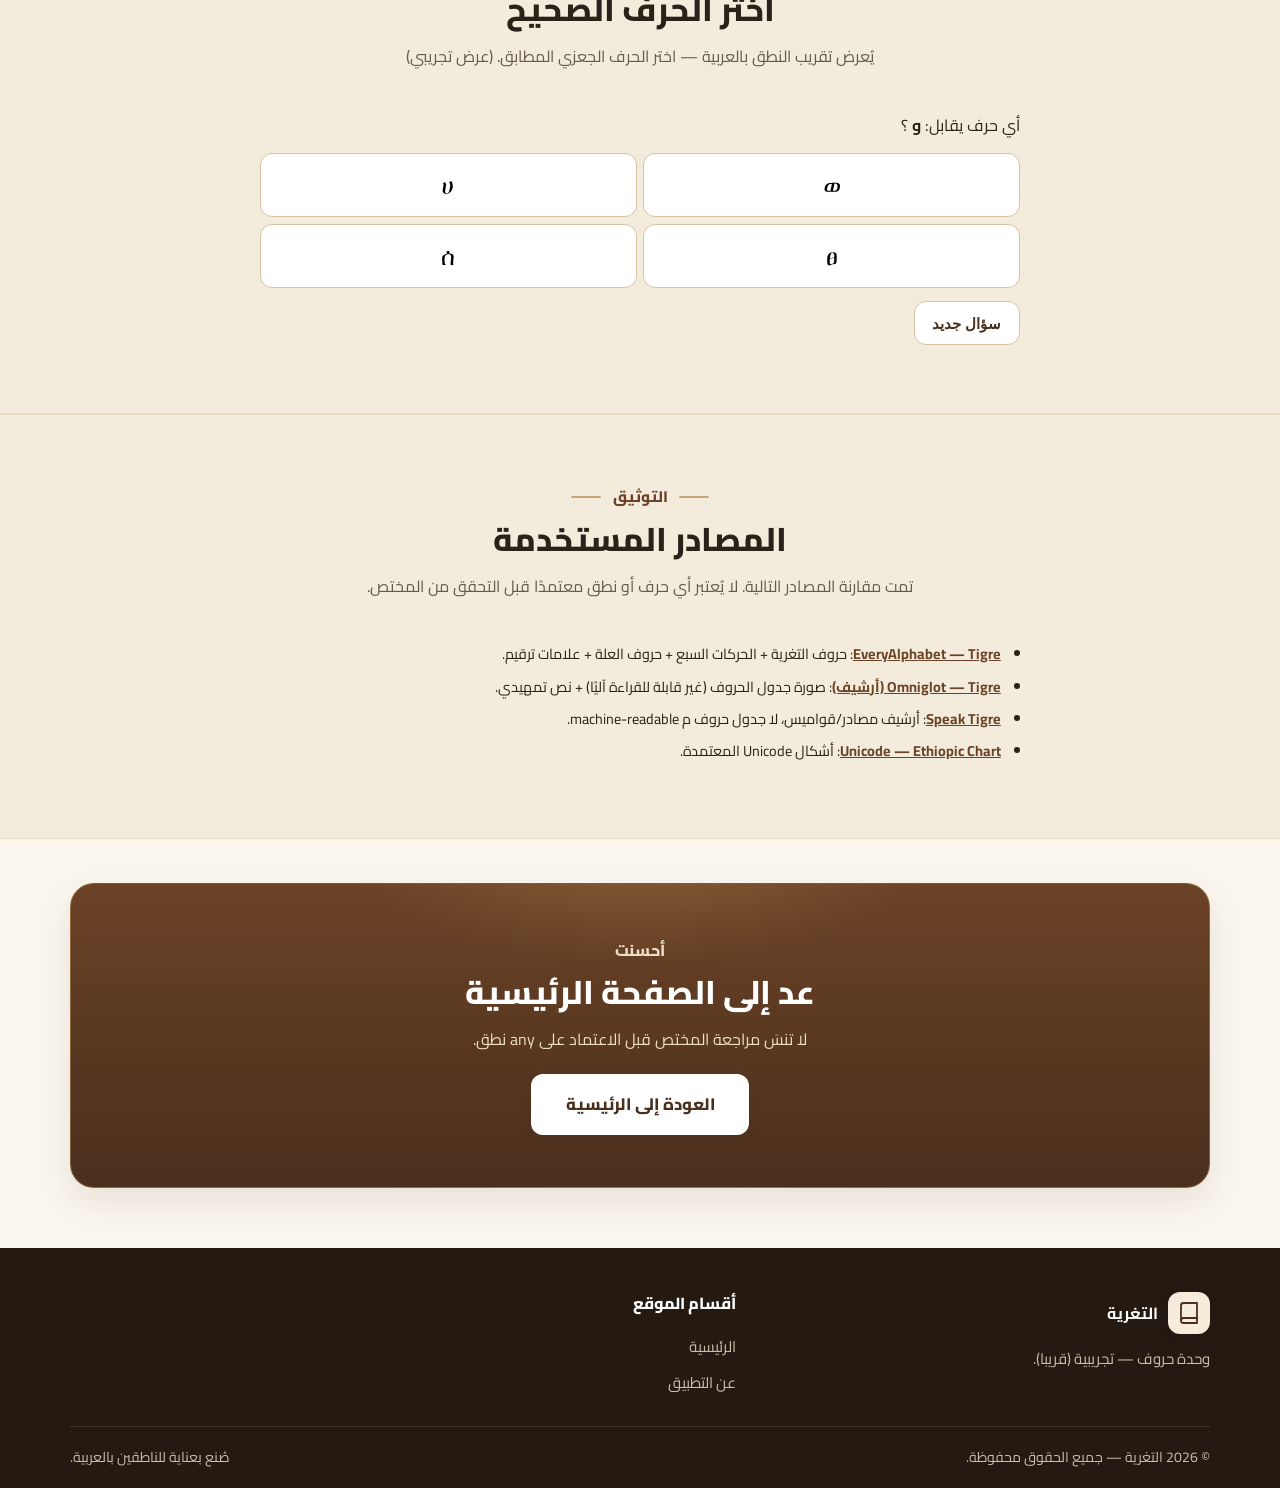
==== commit 15cc8d4a: "إظهار رقم الحرف في قائمة الحروف (ثابت)" ====
--- a/letters.html
+++ b/letters.html
@@ -86,6 +86,12 @@
       border: 1px solid var(--border-strong); border-radius: 10px; background: #fff;
       color: var(--brown-900); font-size: 1.35rem; cursor: pointer; transition: all 0.15s ease;
       display: grid; place-items: center; gap: 0.1rem; text-align: center; line-height: 1.1;
+      position: relative;
+    }
+    .index-btn .index-no {
+      position: absolute; top: -0.2rem; right: 0.3rem;
+      font-family: var(--font); font-size: 0.55rem; font-weight: 700;
+      color: var(--muted); opacity: 0.5; line-height: 1;
     }
     .index-btn .index-ar {
       font-family: var(--font);
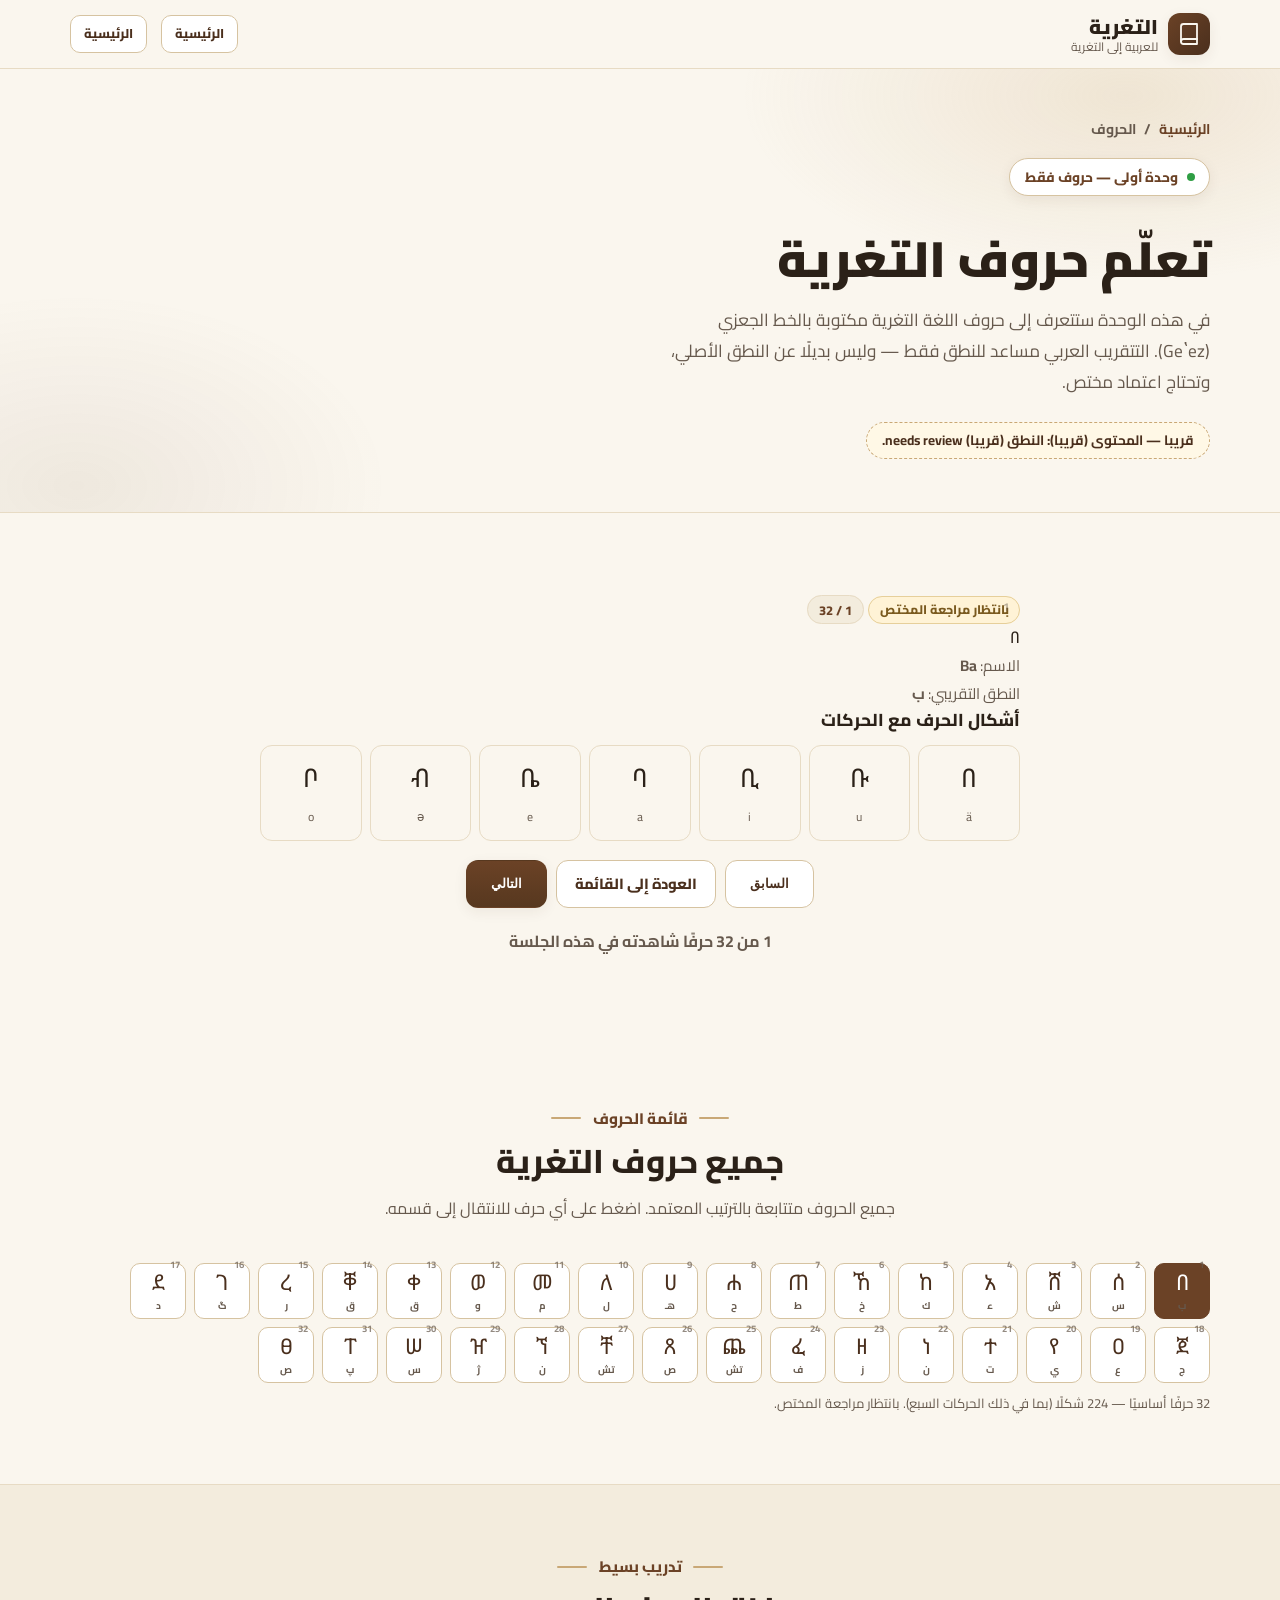
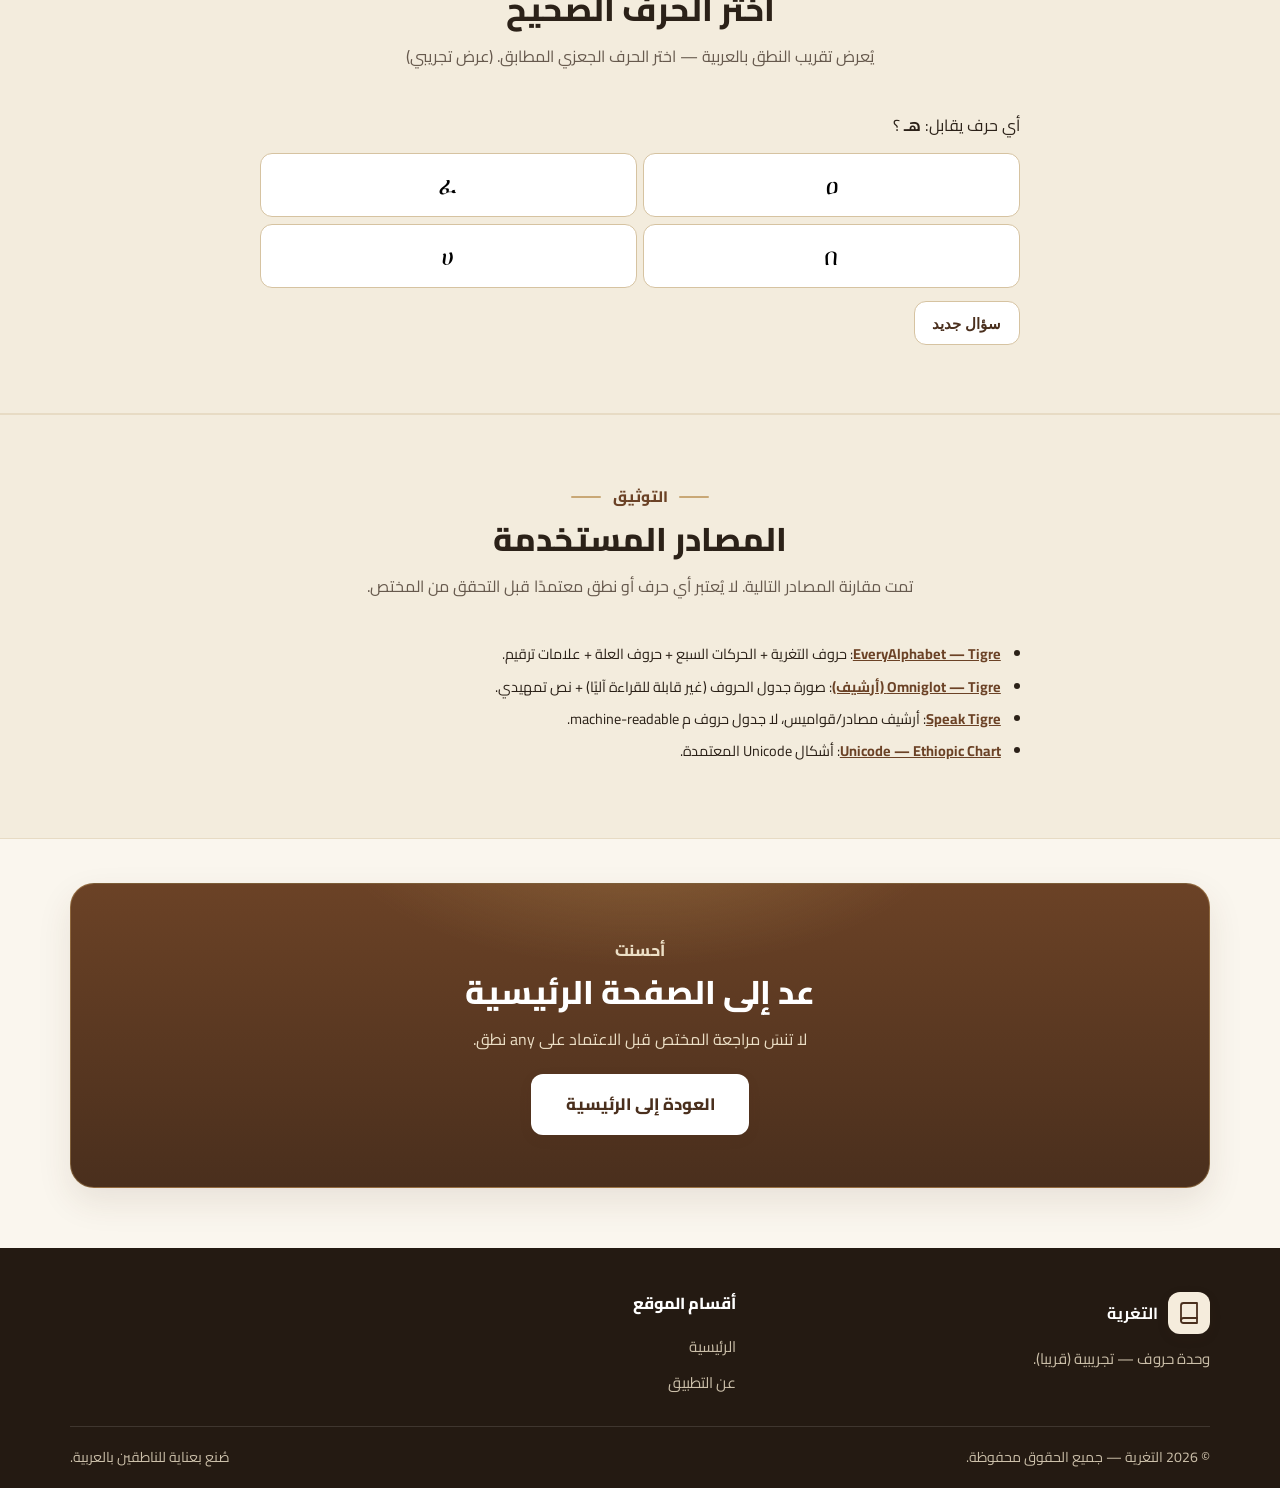
==== commit 32972d68: "تحسين وضوح رقم الحرف في قائمة الحروف" ====
--- a/letters.html
+++ b/letters.html
@@ -89,9 +89,9 @@
       position: relative;
     }
     .index-btn .index-no {
-      position: absolute; top: -0.2rem; right: 0.3rem;
-      font-family: var(--font); font-size: 0.55rem; font-weight: 700;
-      color: var(--muted); opacity: 0.5; line-height: 1;
+      position: absolute; top: -0.25rem; right: 0.3rem;
+      font-family: var(--font); font-size: 0.6rem; font-weight: 700;
+      color: var(--muted); opacity: 0.7; line-height: 1;
     }
     .index-btn .index-ar {
       font-family: var(--font);
